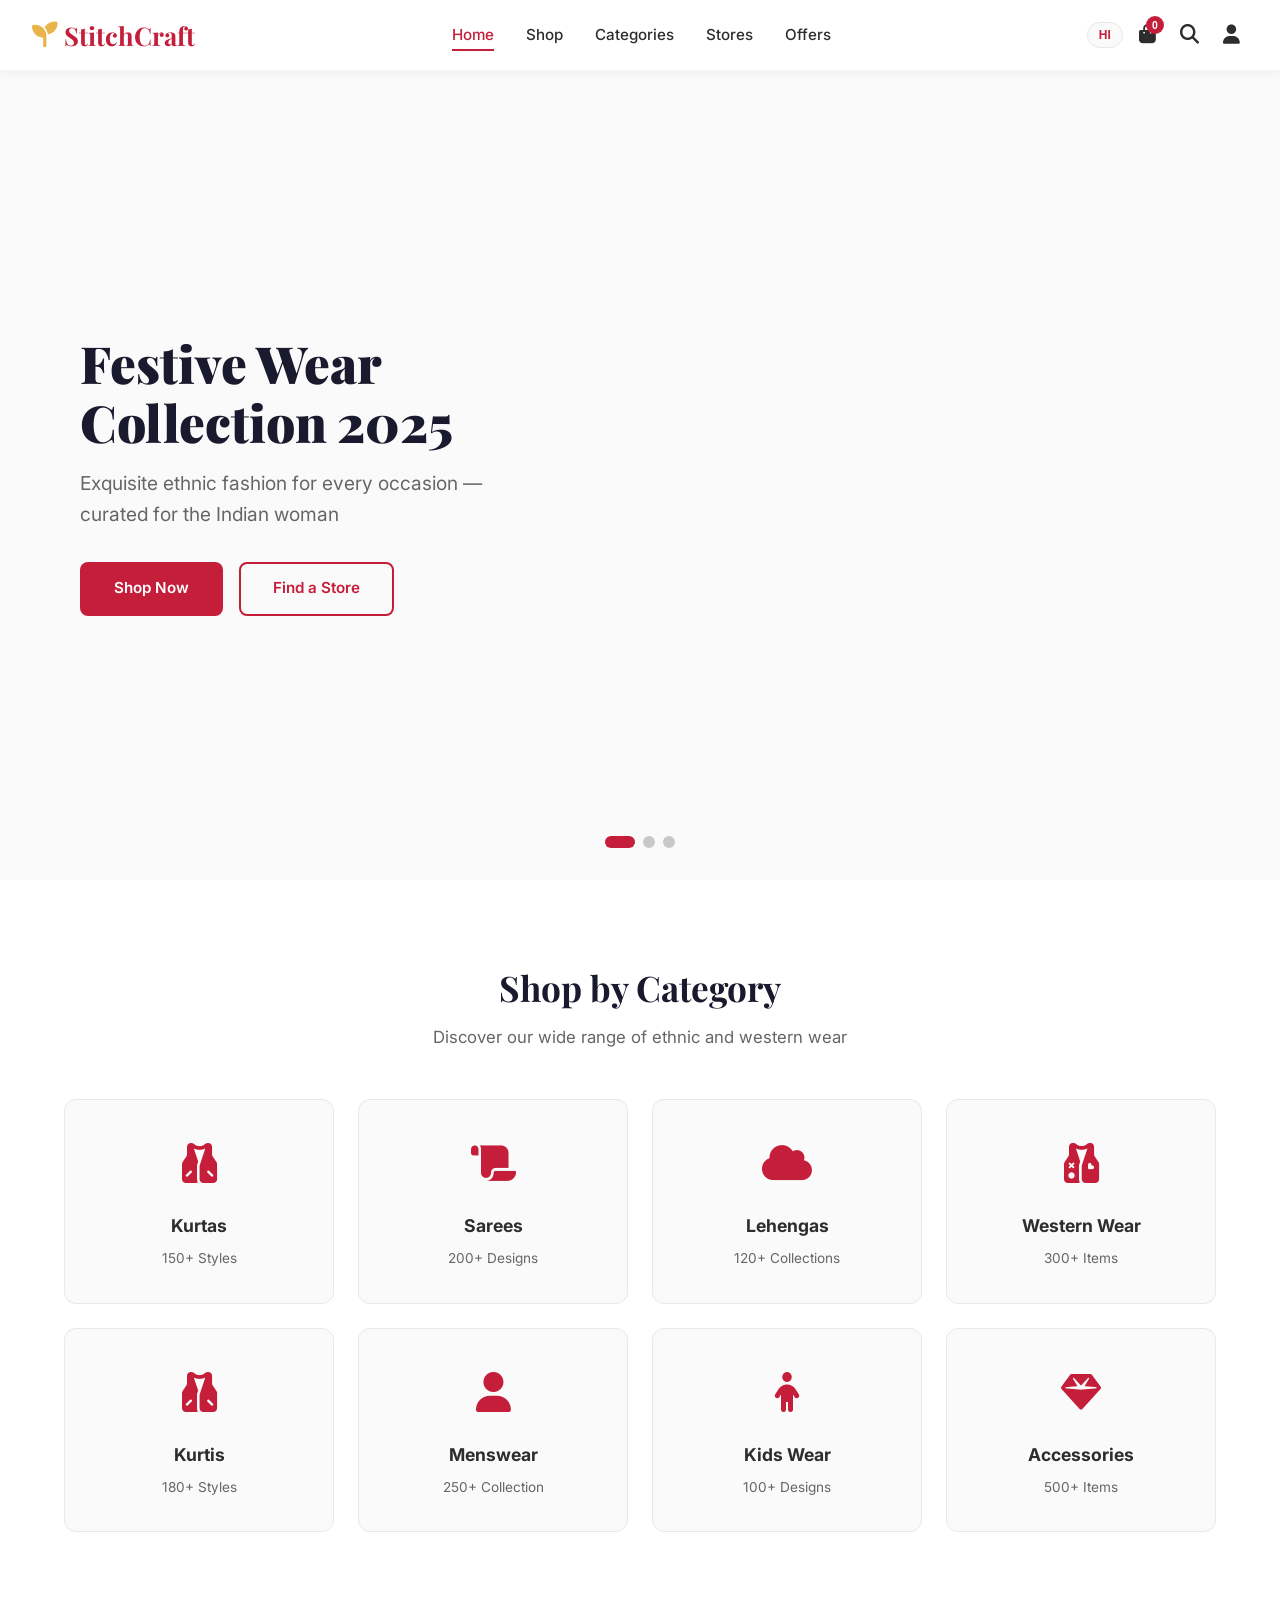
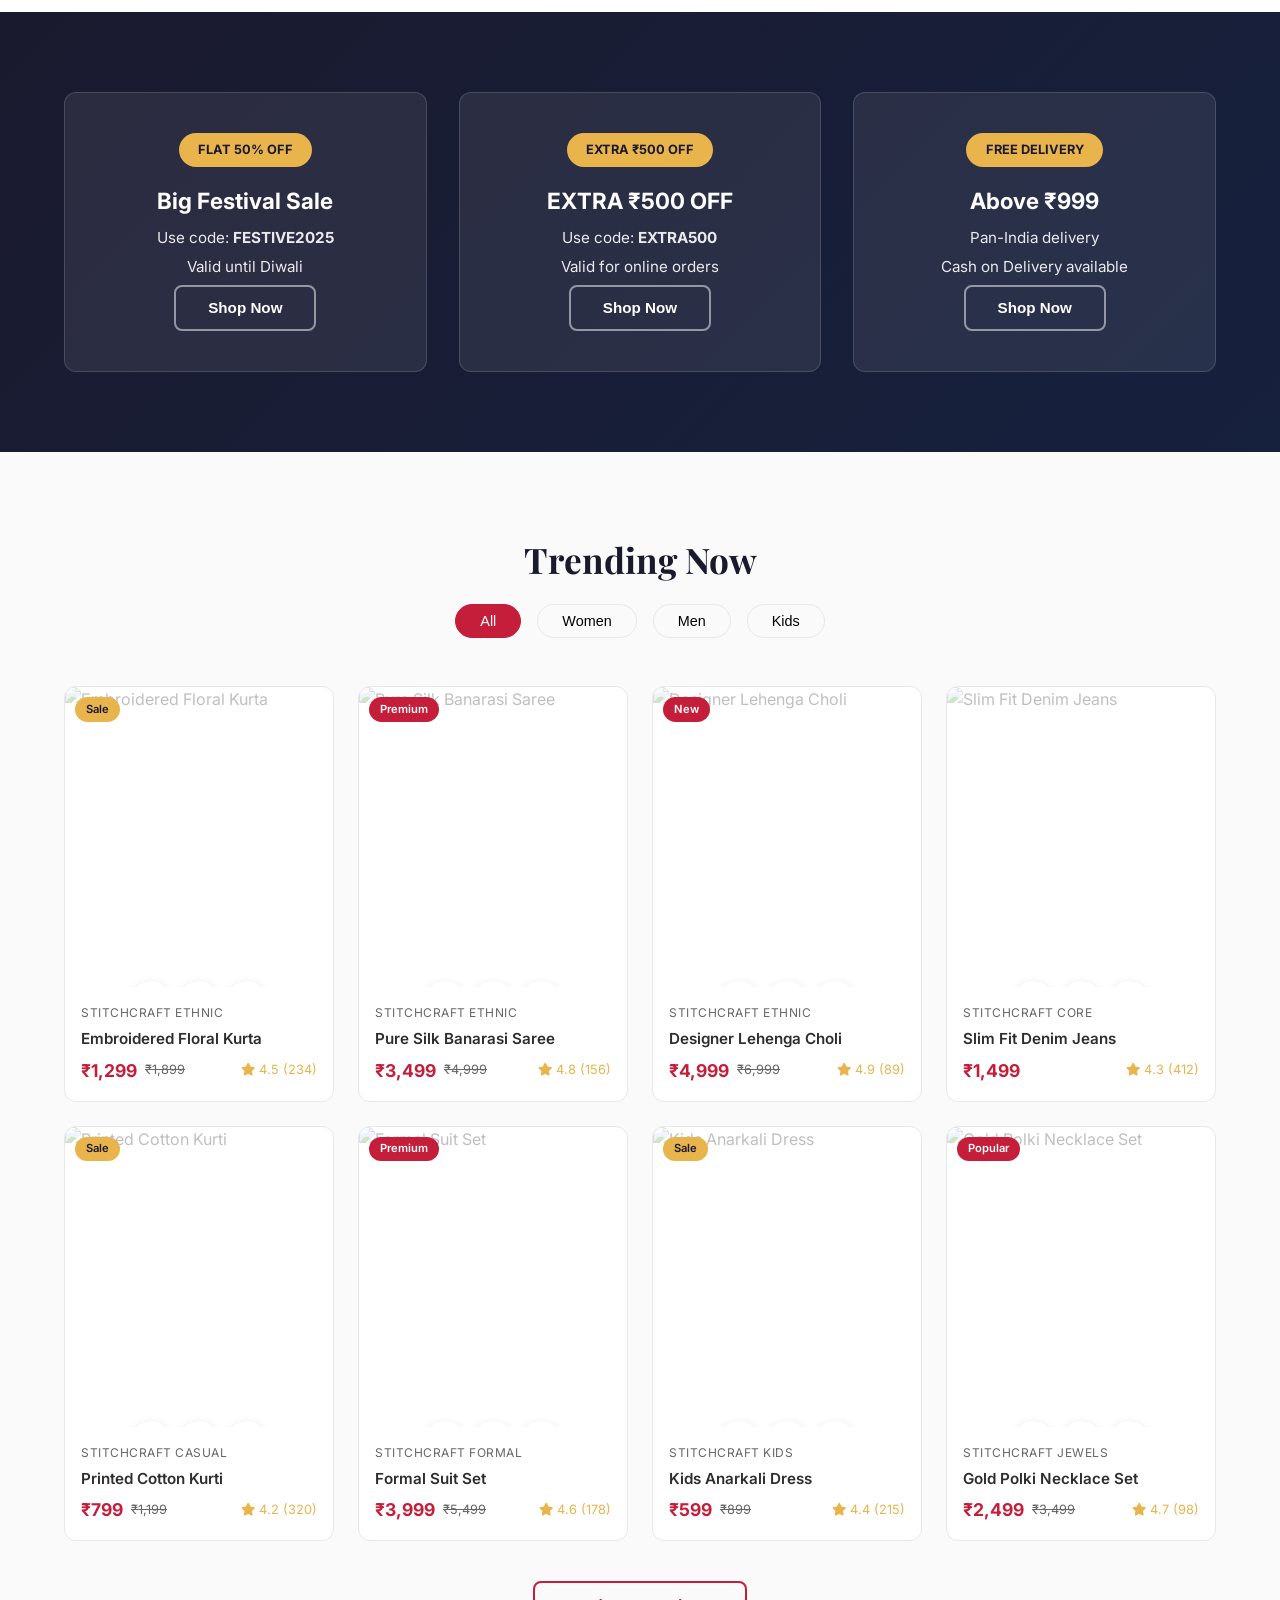
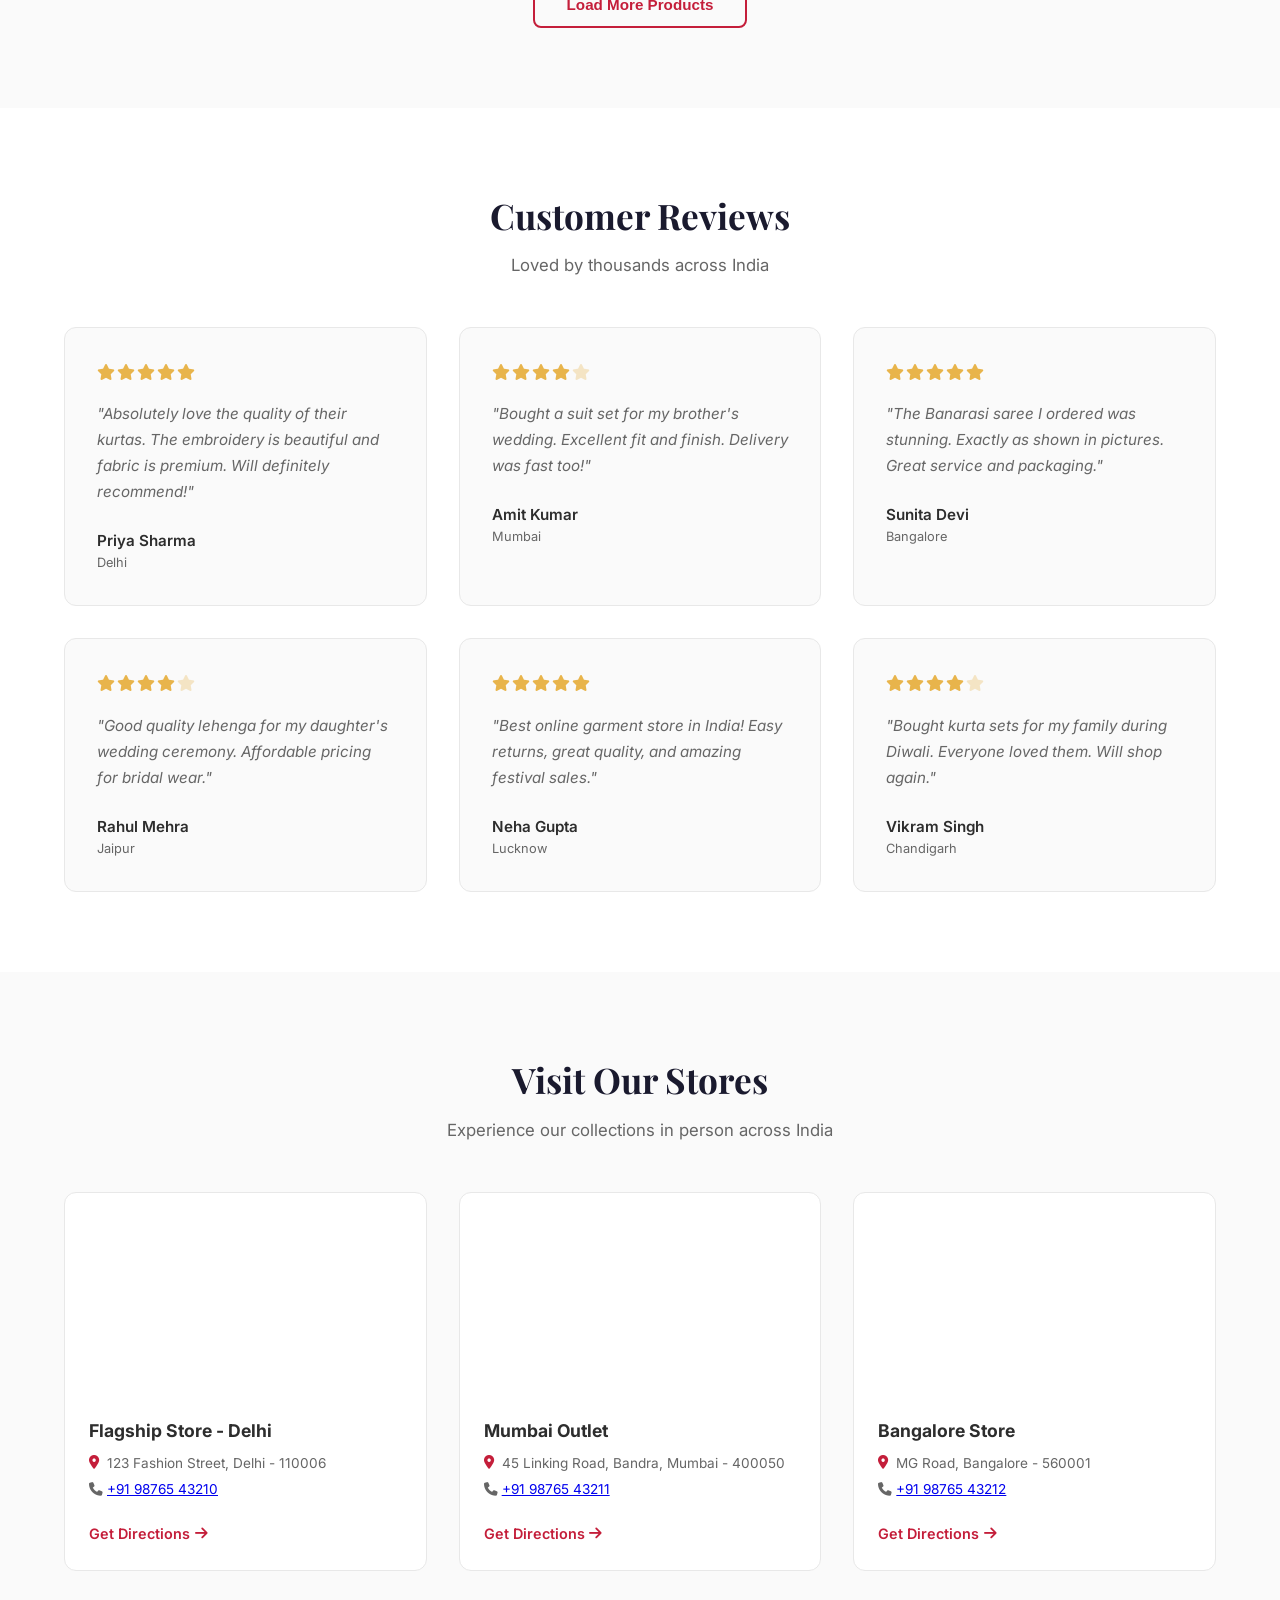
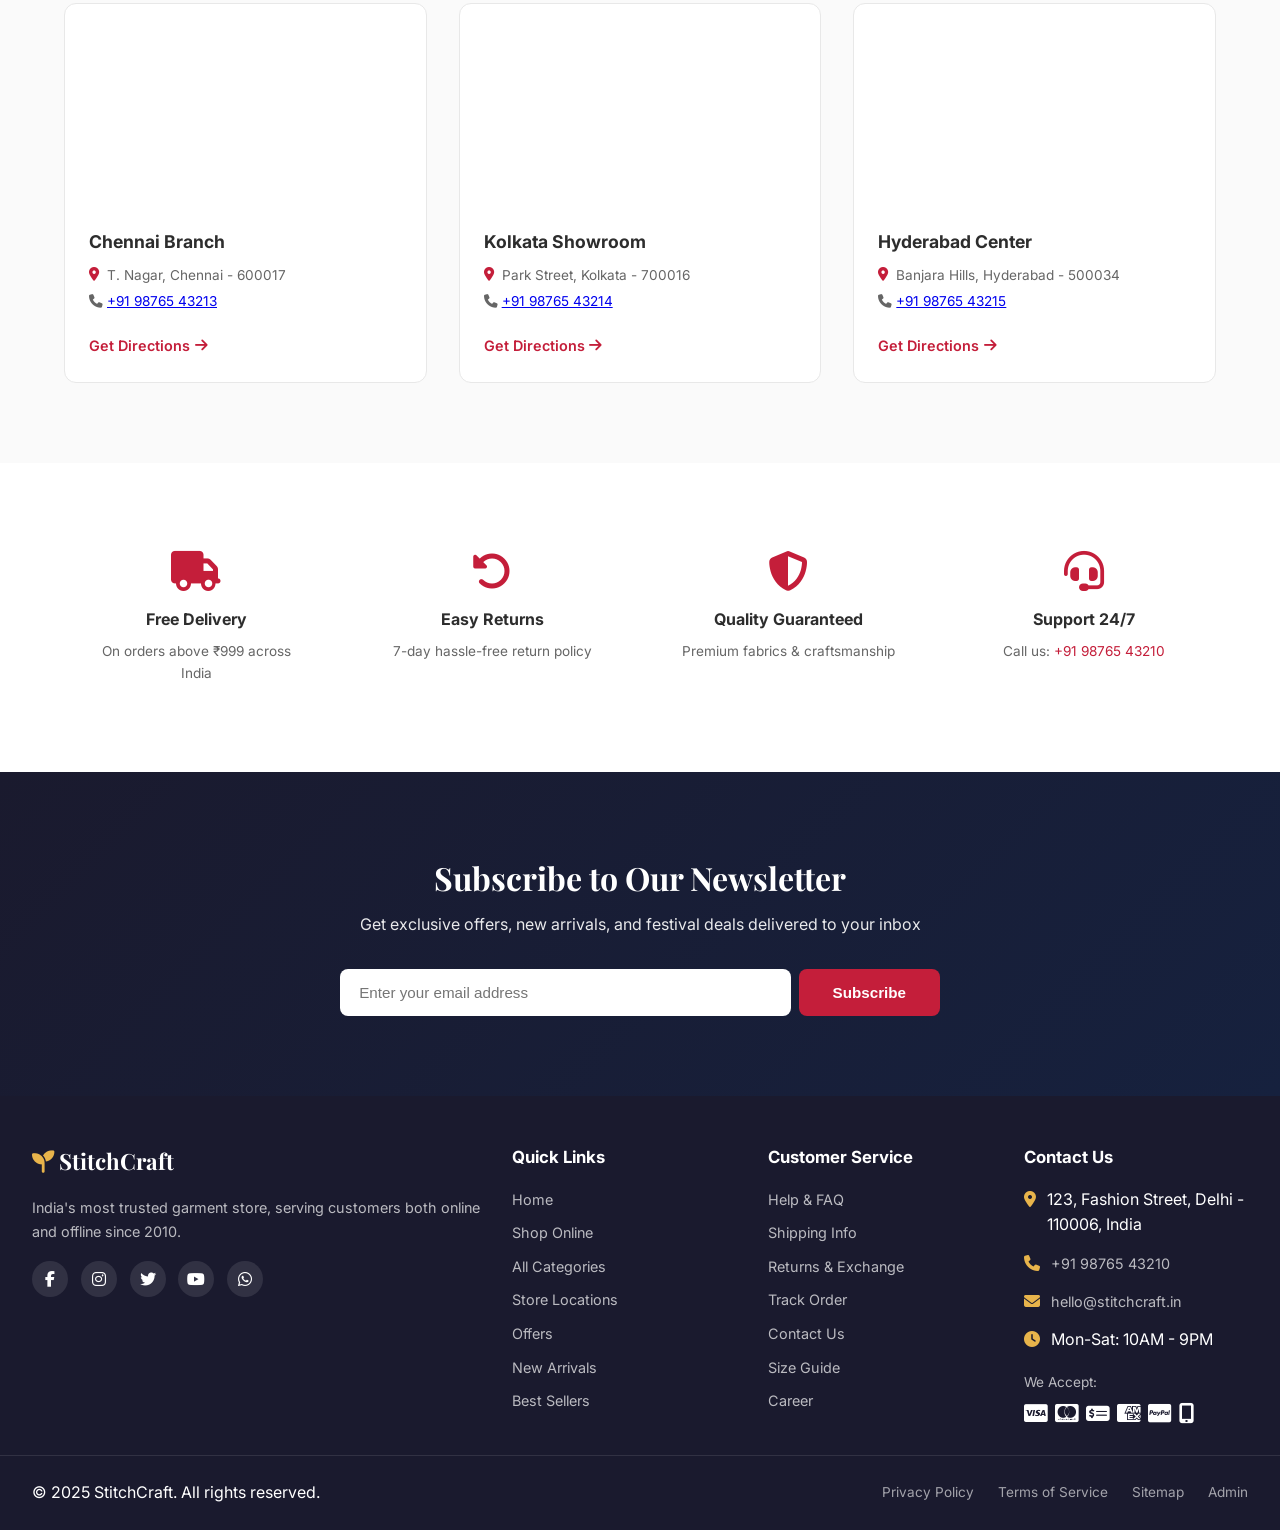
==== index.html @ 955bd019 "Move project files to repository root and fix vercel.json" ====
<!DOCTYPE html>
<html lang="en">
<head>
<meta charset="UTF-8">
<meta name="viewport" content="width=device-width, initial-scale=1.0">
<title data-i18n="stitchcraft">StitchCraft - India's Premier Garment Store | Online & Offline</title>
<link rel="stylesheet" href="css/style.css">
<link rel="stylesheet" href="https://cdnjs.cloudflare.com/ajax/libs/font-awesome/6.5.0/css/all.min.css">
<link href="https://fonts.googleapis.com/css2?family=Playfair+Display:wght@400;600;700;900&family=Inter:wght@300;400;500;600;700&display=swap" rel="stylesheet">
</head>
<body>

<div class="page-loader" id="pageLoader">
  <div class="loader-content">
    <i class="fas fa-shirt"></i>
    <p data-i18n="loading">Loading StitchCraft...</p>
  </div>
</div>

<nav class="navbar" id="navbar">
  <div class="nav-container">
    <a href="#" class="logo" onclick="navigateTo('home')">
      <i class="fas fa-seedling"></i> StitchCraft
    </a>
    <div class="nav-links" id="navLinks">
      <a href="#" class="nav-link active" data-i18n="home" onclick="navigateTo('home')">Home</a>
      <a href="#" class="nav-link" data-i18n="shop" onclick="navigateTo('shop')">Shop</a>
      <a href="#" class="nav-link" data-i18n="categories" onclick="navigateTo('categories')">Categories</a>
      <a href="#" class="nav-link" data-i18n="stores" onclick="navigateTo('stores')">Stores</a>
      <a href="#" class="nav-link" data-i18n="offers" onclick="navigateTo('offers')">Offers</a>
    </div>
    <div class="nav-actions">
      <button class="lang-toggle" id="langToggle" onclick="toggleLanguage()">
        <span id="langLabel">HI</span>
      </button>
      <button class="nav-icon-btn" onclick="navigateTo('cart')">
        <i class="fas fa-shopping-bag"></i>
        <span class="cart-badge" id="cartBadge">0</span>
      </button>
      <button class="nav-icon-btn" onclick="toggleSearch()">
        <i class="fas fa-search"></i>
      </button>
      <button class="nav-icon-btn" id="accountBtn" onclick="openAccountModal()" title="Account">
        <i class="fas fa-user" id="accountIcon"></i>
        <span class="account-initial" id="accountInitial" style="display:none"></span>
      </button>
      <button class="hamburger" id="hamburger" onclick="toggleMobileMenu()">
        <span></span><span></span><span></span>
      </button>
    </div>
  </div>
  <div class="search-box" id="searchBox">
    <input type="text" placeholder="Search garments, brands, styles..." id="searchInput" oninput="handleSearch(this.value)">
    <button onclick="handleSearch()"><i class="fas fa-search"></i></button>
  </div>
</nav>

<section class="hero" id="hero">
  <div class="hero-carousel" id="heroCarousel">
    <div class="hero-slide active">
      <div class="hero-content">
        <h1 data-aos="fade-up" data-i18n="festivalTitle">Festive Wear Collection 2025</h1>
        <p data-aos="fade-up" data-i18n="festivalDesc">Exquisite ethnic fashion for every occasion — curated for the Indian woman</p>
        <div class="hero-btns" data-aos="fade-up">
          <a href="#" class="btn btn-primary" data-i18n="shopNow" onclick="navigateTo('shop')">Shop Now</a>
          <a href="#" class="btn btn-outline" data-i18n="findStore" onclick="navigateTo('stores')">Find a Store</a>
        </div>
      </div>
      <div class="hero-image" data-aos="fade-left">
        <img src="https://images.unsplash.com/photo-1515886657613-9f3515b0c78f?w=800" alt="Festive Wear">
      </div>
    </div>
    <div class="hero-slide">
      <div class="hero-content">
        <h1 data-aos="fade-up" data-i18n="menswearTitle">Premium Menswear</h1>
        <p data-aos="fade-up" data-i18n="menswearDesc">Tailored perfection — from casual kurtas to elegant suits</p>
        <div class="hero-btns" data-aos="fade-up">
          <a href="#" class="btn btn-primary" data-i18n="shopNow" onclick="navigateTo('shop')">Shop Now</a>
          <a href="#" class="btn btn-outline" data-i18n="explore" onclick="navigateTo('categories')">Explore</a>
        </div>
      </div>
      <div class="hero-image" data-aos="fade-left">
        <img src="https://images.unsplash.com/photo-1489987707025-afc232f7ea0f?w=800" alt="Menswear">
      </div>
    </div>
    <div class="hero-slide">
      <div class="hero-content">
        <h1 data-aos="fade-up" data-i18n="freeShipping">Free Shipping Above ₹999</h1>
        <p data-aos="fade-up" data-i18n="freeShippingDesc">Shop online & get free delivery across India</p>
        <div class="hero-btns" data-aos="fade-up">
          <a href="#" class="btn btn-primary" data-i18n="browseCollection" onclick="navigateTo('shop')">Browse Collection</a>
          <a href="#" class="btn btn-outline" data-i18n="visitUs" onclick="navigateTo('stores')">Visit Us</a>
        </div>
      </div>
      <div class="hero-image" data-aos="fade-left">
        <img src="https://images.unsplash.com/photo-1441986300917-64674bd600d8?w=800" alt="Online Shopping">
      </div>
    </div>
  </div>
  <div class="hero-dots" id="heroDots"></div>
</section>

<section class="categories-section" id="categories">
  <div class="container">
    <div class="section-header">
      <h2 data-aos="fade-up" data-i18n="shopCategory">Shop by Category</h2>
      <p data-aos="fade-up" data-i18n="discoverRange">Discover our wide range of ethnic and western wear</p>
    </div>
    <div class="categories-grid" id="categoriesGrid">
      <a href="#" class="category-card" onclick="filterCategory('kurtas')">
        <div class="cat-icon"><i class="fas fa-vest"></i></div>
        <h3 data-i18n="kurtas">Kurtas</h3>
        <span>150+ Styles</span>
      </a>
      <a href="#" class="category-card" onclick="filterCategory('sarees')">
        <div class="cat-icon"><i class="fas fa-scroll"></i></div>
        <h3 data-i18n="sarees">Sarees</h3>
        <span>200+ Designs</span>
      </a>
      <a href="#" class="category-card" onclick="filterCategory('lehengas')">
        <div class="cat-icon"><i class="fas fa-cloud"></i></div>
        <h3 data-i18n="lehengas">Lehengas</h3>
        <span>120+ Collections</span>
      </a>
      <a href="#" class="category-card" onclick="filterCategory('western')">
        <div class="cat-icon"><i class="fas fa-vest-patches"></i></div>
        <h3 data-i18n="westernWear">Western Wear</h3>
        <span>300+ Items</span>
      </a>
      <a href="#" class="category-card" onclick="filterCategory('kurtis')">
        <div class="cat-icon"><i class="fas fa-vest"></i></div>
        <h3 data-i18n="kurtis">Kurtis</h3>
        <span>180+ Styles</span>
      </a>
      <a href="#" class="category-card" onclick="filterCategory('menswear')">
        <div class="cat-icon"><i class="fas fa-user"></i></div>
        <h3 data-i18n="menswear">Menswear</h3>
        <span>250+ Collection</span>
      </a>
      <a href="#" class="category-card" onclick="filterCategory('kids')">
        <div class="cat-icon"><i class="fas fa-child"></i></div>
        <h3 data-i18n="kidsWear">Kids Wear</h3>
        <span>100+ Designs</span>
      </a>
      <a href="#" class="category-card" onclick="filterCategory('accessories')">
        <div class="cat-icon"><i class="fas fa-gem"></i></div>
        <h3 data-i18n="accessories">Accessories</h3>
        <span>500+ Items</span>
      </a>
    </div>
  </div>
</section>

<section class="offers-banner" id="offers">
  <div class="container">
    <div class="offer-grid">
      <div class="offer-item" data-aos="zoom-in">
        <div class="offer-badge">FLAT 50% OFF</div>
        <h3 data-i18n="bigFestivalSale">Big Festival Sale</h3>
        <p data-i18n="useCode">Use code: <strong>FESTIVE2025</strong></p>
        <p data-i18n="validUntilDiwali">Valid until Diwali</p>
        <button class="btn btn-outline" data-i18n="shopNow" onclick="navigateTo('shop')">Shop Now</button>
      </div>
      <div class="offer-item" data-aos="zoom-in" data-aos-delay="100">
        <div class="offer-badge">EXTRA ₹500 OFF</div>
        <h3 data-i18n="extraOff">EXTRA ₹500 OFF</h3>
        <p data-i18n="useCode">Use code: <strong>EXTRA500</strong></p>
        <p data-i18n="validOnline">Valid for online orders</p>
        <button class="btn btn-outline" data-i18n="shopNow" onclick="navigateTo('shop')">Shop Now</button>
      </div>
      <div class="offer-item" data-aos="zoom-in" data-aos-delay="200">
        <div class="offer-badge">FREE DELIVERY</div>
        <h3 data-i18n="above999">Above ₹999</h3>
        <p data-i18n="panIndia">Pan-India delivery</p>
        <p data-i18n="codAvailable">Cash on Delivery available</p>
        <button class="btn btn-outline" data-i18n="shopNow" onclick="navigateTo('shop')">Shop Now</button>
      </div>
    </div>
  </div>
</section>

<section class="featured-section" id="shop">
  <div class="container">
    <div class="section-header">
      <h2 data-aos="fade-up" data-i18n="trending">Trending Now</h2>
      <div class="filter-tabs" data-aos="fade-up" id="filterTabs">
        <button class="filter-btn active" onclick="filterProducts('all', this)" data-i18n="all">All</button>
        <button class="filter-btn" onclick="filterProducts('women', this)" data-i18n="filterWomen">Women</button>
        <button class="filter-btn" onclick="filterProducts('men', this)" data-i18n="filterMen">Men</button>
        <button class="filter-btn" onclick="filterProducts('kids', this)" data-i18n="filterKids">Kids</button>
      </div>
    </div>
    <div class="products-grid" id="productsGrid"></div>
    <div class="load-more-wrap">
      <button class="btn btn-outline" id="loadMoreBtn" data-i18n="loadMore" onclick="loadMoreProducts()">Load More Products</button>
    </div>
  </div>
</section>

<section class="product-detail-modal" id="productModal">
  <div class="modal-overlay" onclick="closeProductModal()"></div>
  <div class="modal-content">
    <button class="modal-close" onclick="closeProductModal()"><i class="fas fa-times"></i></button>
    <div class="modal-body">
      <div class="modal-img">
        <img id="modalImg" src="" alt="">
        <span class="product-badge" id="modalBadge"></span>
      </div>
      <div class="modal-info">
        <h2 id="modalTitle"></h2>
        <div class="modal-rating" id="modalRating"></div>
        <div class="modal-price" id="modalPrice"></div>
        <div class="modal-desc" id="modalDesc"></div>
        <div class="size-selector">
          <h4 data-i18n="selectSize">Select Size</h4>
          <div class="size-options" id="modalSizes"></div>
        </div>
        <div class="color-selector">
          <h4 data-i18n="selectColor">Select Color</h4>
          <div class="color-options" id="modalColors"></div>
        </div>
        <div class="quantity-selector">
          <h4 data-i18n="quantity">Quantity</h4>
          <div class="qty-control">
            <button onclick="changeQty(-1)">-</button>
            <span id="modalQty">1</span>
            <button onclick="changeQty(1)">+</button>
          </div>
        </div>
        <div class="modal-actions">
          <button class="btn btn-primary btn-lg" onclick="addToCartFromModal()">
            <i class="fas fa-cart-plus"></i> <span data-i18n="addToCart">Add to Cart</span>
          </button>
          <button class="btn btn-outline btn-lg" onclick="buyNow()">
            <i class="fas fa-bolt"></i> <span data-i18n="buyNow">Buy Now</span>
          </button>
        </div>
      </div>
    </div>
  </div>
</section>

<section class="testimonials-section">
  <div class="container">
    <div class="section-header">
      <h2 data-aos="fade-up" data-i18n="customerReviews">Customer Reviews</h2>
      <p data-aos="fade-up" data-i18n="lovedThousands">Loved by thousands across India</p>
    </div>
    <div class="testimonials-grid" id="testimonialsGrid"></div>
  </div>
</section>

<section class="stores-section" id="stores">
  <div class="container">
    <div class="section-header">
      <h2 data-aos="fade-up" data-i18n="visitStores">Visit Our Stores</h2>
      <p data-aos="fade-up" data-i18n="experienceCollections">Experience our collections in person across India</p>
    </div>
    <div class="stores-grid" id="storesGrid"></div>
  </div>
</section>

<section class="services-section">
  <div class="container">
    <div class="services-grid">
      <div class="service-item" data-aos="zoom-in">
        <i class="fas fa-truck"></i>
        <h4 data-i18n="freeDelivery">Free Delivery</h4>
        <p data-i18n="freeDeliveryDesc">On orders above ₹999 across India</p>
      </div>
      <div class="service-item" data-aos="zoom-in" data-aos-delay="100">
        <i class="fas fa-rotate-left"></i>
        <h4 data-i18n="easyReturns">Easy Returns</h4>
        <p data-i18n="easyReturnsDesc">7-day hassle-free return policy</p>
      </div>
      <div class="service-item" data-aos="zoom-in" data-aos-delay="200">
        <i class="fas fa-shield-halved"></i>
        <h4 data-i18n="qualityGuaranteed">Quality Guaranteed</h4>
        <p data-i18n="qualityDesc">Premium fabrics & craftsmanship</p>
      </div>
      <div class="service-item" data-aos="zoom-in" data-aos-delay="300">
        <i class="fas fa-headset"></i>
        <h4 data-i18n="support24x7">Support 24/7</h4>
        <p data-i18n="callUs">Call us: <a href="tel:+919876543210" data-i18n="callUsNumber">+91 98765 43210</a></p>
      </div>
    </div>
  </div>
</section>

<section class="newsletter-section">
  <div class="container">
    <div class="newsletter-content" data-aos="fade-up">
      <h2 data-i18n="subscribeNewsletter">Subscribe to Our Newsletter</h2>
      <p data-i18n="newsletterDesc">Get exclusive offers, new arrivals, and festival deals delivered to your inbox</p>
      <div class="newsletter-form">
        <input type="email" placeholder="Enter your email address" id="newsletterEmail" data-i18n-placeholder="enterEmail">
        <button class="btn btn-primary" data-i18n="subscribe" onclick="subscribeNewsletter()">Subscribe</button>
      </div>
    </div>
  </div>
</section>

<section class="cart-overlay" id="cartOverlay">
  <div class="cart-sidebar" id="cartSidebar">
    <button class="cart-close" onclick="toggleCart()"><i class="fas fa-times"></i></button>
    <h3><i class="fas fa-shopping-bag"></i> <span data-i18n="yourCart">Your Cart</span> <span id="cartCount">0</span></h3>
    <div class="cart-items" id="cartItems">
      <p class="empty-cart" id="emptyCart" data-i18n="emptyCart">Your cart is empty</p>
    </div>
    <div class="cart-summary" id="cartSummary">
      <div class="cart-total">
        <span data-i18n="total">Total</span>
        <span id="cartTotal">₹0</span>
      </div>
      <div class="cart-discount">
        <input type="text" placeholder="Enter promo code" id="promoCode" data-i18n-placeholder="enterPromo">
        <button onclick="applyPromo()" data-i18n="applyPromo">Apply</button>
      </div>
      <button class="btn btn-primary btn-block" data-i18n="proceedCheckout" onclick="navigateTo('checkout')">Proceed to Checkout</button>
    </div>
  </div>
</section>

<section class="checkout-overlay" id="checkoutOverlay">
  <div class="checkout-sidebar">
    <button class="cart-close" onclick="toggleCheckout()"><i class="fas fa-times"></i></button>
    <h3><i class="fas fa-credit-card"></i> <span data-i18n="checkout">Checkout</span></h3>
    <div class="checkout-body">
      <div class="checkout-tabs">
        <button class="checkout-tab active" onclick="switchCheckoutTab('delivery', this)" data-i18n="delivery">Delivery</button>
        <button class="checkout-tab" onclick="switchCheckoutTab('pickup', this)" data-i18n="pickup">Store Pickup</button>
      </div>
      <div class="checkout-form" id="checkoutDelivery">
        <h4 data-i18n="shippingDetails">Shipping Details</h4>
        <div class="form-row">
          <input type="text" placeholder="Full Name" id="fullName" required data-i18n-placeholder="fullName">
          <input type="tel" placeholder="Phone Number" id="phone" required data-i18n-placeholder="phone">
        </div>
        <input type="text" placeholder="Address" id="address" required data-i18n-placeholder="address">
        <div class="form-row">
          <input type="text" placeholder="City" id="city" required data-i18n-placeholder="city">
          <input type="text" placeholder="State" id="state" required data-i18n-placeholder="state">
        </div>
        <div class="form-row">
          <input type="text" placeholder="Pincode" id="pincode" maxlength="6" required data-i18n-placeholder="pincode">
          <select id="country">
            <option value="">Country</option>
            <option value="india" data-i18n="india">India</option>
          </select>
        </div>
      </div>
      <div class="checkout-form" id="checkoutPickup" style="display:none">
        <h4 data-i18n="selectStorePickup">Select Store for Pickup</h4>
        <div class="pickup-stores" id="pickupStores"></div>
      </div>
      <h4 data-i18n="paymentMethod">Payment Method</h4>
      <div class="payment-options">
        <label class="payment-option">
          <input type="radio" name="payment" value="upi" checked>
          <div class="payment-card upi">
            <i class="fas fa-mobile-screen"></i>
            <span data-i18n="upi">UPI / GPay / PhonePe</span>
          </div>
        </label>
        <label class="payment-option">
          <input type="radio" name="payment" value="cod">
          <div class="payment-card cod">
            <i class="fas fa-money-bill-wave"></i>
            <span data-i18n="cod">Cash on Delivery</span>
          </div>
        </label>
        <label class="payment-option">
          <input type="radio" name="payment" value="card">
          <div class="payment-card card">
            <i class="fas fa-credit-card"></i>
            <span data-i18n="card">Credit / Debit Card</span>
          </div>
        </label>
        <label class="payment-option">
          <input type="radio" name="payment" value="emi">
          <div class="payment-card emi">
            <i class="fas fa-calendar-check"></i>
            <span data-i18n="emi">No Cost EMI</span>
          </div>
        </label>
      </div>
      <div class="checkout-total">
        <div class="total-row">
          <span data-i18n="subtotal">Subtotal</span>
          <span id="checkoutSubtotal">₹0</span>
        </div>
        <div class="total-row">
          <span data-i18n="shipping">Shipping</span>
          <span id="checkoutShipping">₹0</span>
        </div>
        <div class="total-row">
          <span data-i18n="discount">Discount</span>
          <span id="checkoutDiscount">-₹0</span>
        </div>
        <div class="total-row grand-total">
          <span data-i18n="total">Total</span>
          <span id="checkoutGrandTotal">₹0</span>
        </div>
      </div>
      <button class="btn btn-primary btn-block btn-lg" onclick="placeOrder()" data-i18n="placeOrder">
        <i class="fas fa-lock"></i> Place Order
      </button>
      <p class="secure-text"><i class="fas fa-shield-halved"></i> <span data-i18n="secureText">Secured by 256-bit SSL encryption</span></p>
    </div>
  </div>
</section>

<section class="order-success" id="orderSuccess">
  <div class="success-content">
    <div class="success-icon"><i class="fas fa-check-circle"></i></div>
    <h2 data-i18n="orderSuccess">Order Placed Successfully!</h2>
    <p data-i18n="thanksPurchase">Thank you for your purchase. Order ID: <strong id="orderId"></strong></p>
    <p data-i18n="confirmation">A confirmation has been sent to your email and phone.</p>
    <div class="success-btns">
      <button class="btn btn-primary" data-i18n="continueShopping" onclick="navigateTo('home')">Continue Shopping</button>
      <button class="btn btn-outline" data-i18n="findStore" onclick="navigateTo('stores')">Find a Store</button>
    </div>
  </div>
</section>

<footer class="footer">
  <div class="footer-top">
    <div class="container">
      <div class="footer-grid">
        <div class="footer-col">
          <div class="footer-logo">
            <i class="fas fa-seedling"></i> StitchCraft
          </div>
          <p data-i18n="footerDesc">India's most trusted garment store, serving customers both online and offline since 2010.</p>
          <div class="social-links">
            <a href="#" aria-label="Facebook"><i class="fab fa-facebook-f"></i></a>
            <a href="#" aria-label="Instagram"><i class="fab fa-instagram"></i></a>
            <a href="#" aria-label="Twitter"><i class="fab fa-twitter"></i></a>
            <a href="#" aria-label="YouTube"><i class="fab fa-youtube"></i></a>
            <a href="#" aria-label="WhatsApp"><i class="fab fa-whatsapp"></i></a>
          </div>
        </div>
        <div class="footer-col">
          <h4 data-i18n="quickLinks">Quick Links</h4>
          <ul>
            <li><a href="#" data-i18n="home" onclick="navigateTo('home')">Home</a></li>
            <li><a href="#" data-i18n="shopOnline" onclick="navigateTo('shop')">Shop Online</a></li>
            <li><a href="#" data-i18n="allCategories" onclick="navigateTo('categories')">All Categories</a></li>
            <li><a href="#" data-i18n="storeLocations" onclick="navigateTo('stores')">Store Locations</a></li>
            <li><a href="#" data-i18n="offers" onclick="navigateTo('offers')">Offers</a></li>
            <li><a href="#" data-i18n="newArrivals">New Arrivals</a></li>
            <li><a href="#" data-i18n="bestSellers">Best Sellers</a></li>
          </ul>
        </div>
        <div class="footer-col">
          <h4 data-i18n="customerService">Customer Service</h4>
          <ul>
            <li><a href="#" data-i18n="helpFAQ">Help & FAQ</a></li>
            <li><a href="#" data-i18n="shippingInfo">Shipping Info</a></li>
            <li><a href="#" data-i18n="returnsExchange">Returns & Exchange</a></li>
            <li><a href="#" data-i18n="trackOrder">Track Order</a></li>
            <li><a href="#" data-i18n="contactUs">Contact Us</a></li>
            <li><a href="#" data-i18n="sizeGuide">Size Guide</a></li>
            <li><a href="#" data-i18n="career">Career</a></li>
          </ul>
        </div>
        <div class="footer-col">
          <h4 data-i18n="contactUs">Contact Us</h4>
          <div class="contact-info">
            <div class="contact-item">
              <i class="fas fa-map-marker-alt"></i>
              <span data-i18n="address">123, Fashion Street, Delhi - 110006, India</span>
            </div>
            <div class="contact-item">
              <i class="fas fa-phone"></i>
              <span><a href="tel:+919876543210">+91 98765 43210</a></span>
            </div>
            <div class="contact-item">
              <i class="fas fa-envelope"></i>
              <span><a href="mailto:hello@stitchcraft.in">hello@stitchcraft.in</a></span>
            </div>
            <div class="contact-item">
              <i class="fas fa-clock"></i>
              <span data-i18n="hours">Mon-Sat: 10AM - 9PM</span>
            </div>
          </div>
          <div class="payment-methods">
            <span data-i18n="weAccept">We Accept:</span>
            <div class="pay-logos">
              <i class="fab fa-cc-visa" title="Visa"></i>
              <i class="fab fa-cc-mastercard" title="Mastercard"></i>
              <i class="fas fa-money-check-dollar" title="RuPay"></i>
              <i class="fab fa-cc-amex" title="Amex"></i>
              <i class="fab fa-cc-paypal" title="PayPal"></i>
              <i class="fas fa-mobile-alt" title="UPI"></i>
            </div>
          </div>
        </div>
      </div>
    </div>
  </div>
  <div class="footer-bottom">
    <div class="container">
      <div class="footer-bottom-content">
        <p data-i18n="copyright">&copy; 2025 StitchCraft. All rights reserved.</p>
        <div class="footer-bottom-links">
          <a href="#" data-i18n="privacyPolicy">Privacy Policy</a>
          <a href="#" data-i18n="termsService">Terms of Service</a>
          <a href="#" data-i18n="sitemap">Sitemap</a>
          <a href="admin.html">Admin</a>
        </div>
      </div>
    </div>
  </div>
</footer>

<!-- Account: login / signup -->
<section class="auth-overlay" id="authModal">
  <div class="auth-box">
    <button class="cart-close" onclick="closeAccountModal()"><i class="fas fa-times"></i></button>
    <div id="authForms">
      <h3><i class="fas fa-user-circle"></i> Welcome to StitchCraft</h3>
      <p class="auth-sub" id="authSub">Login to track orders and check out faster.</p>
      <div class="auth-tabs">
        <button class="auth-tab active" id="tabLogin" onclick="switchAuthTab('login')">Login</button>
        <button class="auth-tab" id="tabSignup" onclick="switchAuthTab('signup')">Sign Up</button>
      </div>
      <div class="auth-form" id="loginPane">
        <input type="email" id="loginEmail" placeholder="Email address" autocomplete="email">
        <input type="password" id="loginPassword" placeholder="Password" autocomplete="current-password">
        <p class="auth-error" id="loginError"></p>
        <button class="btn btn-primary btn-block" onclick="loginWithEmail()">Login</button>
      </div>
      <div class="auth-form" id="signupPane" style="display:none">
        <input type="email" id="signupEmail" placeholder="Email address" autocomplete="email">
        <input type="password" id="signupPassword" placeholder="Create password (min 6 characters)" autocomplete="new-password">
        <p class="auth-error" id="signupError"></p>
        <button class="btn btn-primary btn-block" onclick="signupWithEmail()">Create Account</button>
      </div>
      <p class="auth-note" id="cloudNote">Accounts sync across devices when cloud login is set up.</p>
    </div>
    <div id="accountPanel" style="display:none">
      <h3><i class="fas fa-user-circle"></i> My Account</h3>
      <p class="auth-email" id="accountEmail"></p>
      <span class="pill ok" id="adminPill" style="display:none">Admin</span>
      <div class="account-actions">
        <button class="btn btn-outline btn-block" onclick="openMyOrders()"><i class="fas fa-box"></i> My Orders</button>
        <button class="btn btn-outline btn-block" id="adminDashBtn" style="display:none" onclick="window.location.href='admin.html'"><i class="fas fa-gauge-high"></i> Admin Dashboard</button>
        <button class="btn btn-primary btn-block" onclick="logoutUser()"><i class="fas fa-sign-out-alt"></i> Logout</button>
      </div>
    </div>
  </div>
</section>

<!-- My orders -->
<section class="auth-overlay" id="ordersModal">
  <div class="auth-box">
    <button class="cart-close" onclick="closeMyOrders()"><i class="fas fa-times"></i></button>
    <h3><i class="fas fa-box"></i> My Orders</h3>
    <div id="ordersList" class="orders-list"></div>
  </div>
</section>

<script src="https://cdn.jsdelivr.net/npm/@supabase/supabase-js@2"></script>
<script src="js/supabase-config.js"></script>
<script src="js/supabase-client.js"></script>
<script src="js/app.js"></script>
</body>
</html>
---- css/style.css ----
@import url('https://fonts.googleapis.com/css2?family=Playfair+Display:wght@400;600;700;900&family=Inter:wght@300;400;500;600;700&display=swap');

:root {
  --primary: #c41e3a;
  --primary-dark: #a3182e;
  --secondary: #1a1a2e;
  --accent: #e8b44b;
  --bg: #fafafa;
  --bg-white: #ffffff;
  --text: #2d2d2d;
  --text-light: #666;
  --border: #e8e8e8;
  --shadow: 0 4px 20px rgba(0,0,0,0.08);
  --shadow-hover: 0 8px 30px rgba(0,0,0,0.12);
  --radius: 12px;
  --radius-sm: 8px;
  --transition: all 0.3s cubic-bezier(0.4, 0, 0.2, 1);
}

* { margin: 0; padding: 0; box-sizing: border-box; }
html { scroll-behavior: smooth; }
body {
  font-family: 'Inter', sans-serif;
  color: var(--text);
  background: var(--bg);
  overflow-x: hidden;
  line-height: 1.6;
}

/* Loader */
.page-loader {
  position: fixed; inset: 0; z-index: 10000;
  background: var(--bg-white);
  display: flex; align-items: center; justify-content: center;
  transition: opacity 0.5s, visibility 0.5s;
}
.page-loader.hidden { opacity: 0; visibility: hidden; }
.loader-content { text-align: center; }
.loader-content i { font-size: 3rem; color: var(--primary); animation: spin 1s linear infinite; }
.loader-content p { margin-top: 1rem; font-size: 1.1rem; color: var(--text-light); }
@keyframes spin { to { transform: rotate(360deg); } }

/* Navbar */
.navbar {
  position: fixed; top: 0; left: 0; right: 0; z-index: 1000;
  background: var(--bg-white);
  box-shadow: 0 2px 10px rgba(0,0,0,0.05);
  transition: var(--transition);
}
.navbar.scrolled { box-shadow: 0 4px 20px rgba(0,0,0,0.1); }
.nav-container {
  max-width: 1400px; margin: 0 auto;
  display: flex; align-items: center; justify-content: space-between;
  padding: 0.8rem 2rem; height: 70px;
}
.logo {
  font-family: 'Playfair Display', serif;
  font-size: 1.6rem; font-weight: 700;
  color: var(--primary); text-decoration: none;
  display: flex; align-items: center; gap: 0.4rem;
}
.logo i { color: var(--accent); }
.nav-links { display: flex; gap: 2rem; }
.nav-link {
  text-decoration: none; color: var(--text); font-weight: 500;
  font-size: 0.95rem; position: relative;
  transition: var(--transition);
}
.nav-link::after {
  content: ''; position: absolute; bottom: -4px; left: 0;
  width: 0; height: 2px; background: var(--primary);
  transition: var(--transition);
}
.nav-link:hover, .nav-link.active { color: var(--primary); }
.nav-link:hover::after, .nav-link.active::after { width: 100%; }
.nav-actions { display: flex; align-items: center; gap: 0.5rem; }
.lang-toggle {
  background: var(--bg); border: 1px solid var(--border);
  border-radius: 20px; padding: 0.3rem 0.7rem;
  cursor: pointer; font-weight: 600; font-size: 0.75rem;
  color: var(--primary); transition: var(--transition);
}
.lang-toggle:hover { background: var(--primary); color: white; }
.nav-icon-btn {
  background: none; border: none; cursor: pointer;
  font-size: 1.2rem; color: var(--text); position: relative;
  padding: 0.5rem; transition: var(--transition);
}
.nav-icon-btn:hover { color: var(--primary); }
.cart-badge {
  position: absolute; top: 0; right: 0;
  background: var(--primary); color: white;
  font-size: 0.65rem; font-weight: 700;
  width: 18px; height: 18px; border-radius: 50%;
  display: flex; align-items: center; justify-content: center;
}
.hamburger {
  display: none; flex-direction: column; gap: 5px;
  background: none; border: none; cursor: pointer; padding: 5px;
}
.hamburger span { width: 25px; height: 3px; background: var(--text); border-radius: 2px; transition: var(--transition); }

/* Search Box */
.search-box {
  max-width: 600px; margin: 0 auto; padding: 0 2rem;
  display: none; background: var(--bg-white);
  border-bottom: 1px solid var(--border);
}
.search-box.active { display: flex; }
.search-box input {
  flex: 1; padding: 1rem; border: none;
  font-size: 1rem; outline: none;
}
.search-box button {
  background: var(--primary); color: white;
  border: none; padding: 0 1.5rem; cursor: pointer;
  font-size: 1rem;
}

/* Hero */
.hero {
  margin-top: 70px; height: 90vh; min-height: 500px;
  position: relative; overflow: hidden;
}
.hero-slide {
  position: absolute; inset: 0;
  display: flex; align-items: center;
  opacity: 0; transition: opacity 0.8s ease;
}
.hero-slide.active { opacity: 1; }
.hero-slide .hero-content {
  flex: 1; padding: 0 5rem; max-width: 600px;
}
.hero-slide .hero-image {
  flex: 1; padding: 0 2rem;
}
.hero-slide .hero-image img {
  width: 100%; border-radius: var(--radius);
  box-shadow: var(--shadow-hover);
}
.hero h1 {
  font-family: 'Playfair Display', serif;
  font-size: 3.2rem; font-weight: 900;
  line-height: 1.15; margin-bottom: 1rem;
  color: var(--secondary);
}
.hero h1 span { color: var(--primary); }
.hero p { font-size: 1.2rem; color: var(--text-light); margin-bottom: 2rem; }
.hero-btns { display: flex; gap: 1rem; }

/* Buttons */
.btn {
  display: inline-flex; align-items: center; gap: 0.5rem;
  padding: 0.8rem 2rem; border-radius: var(--radius-sm);
  font-weight: 600; font-size: 0.95rem;
  text-decoration: none; cursor: pointer; border: 2px solid transparent;
  transition: var(--transition);
}
.btn-primary { background: var(--primary); color: white; }
.btn-primary:hover { background: var(--primary-dark); transform: translateY(-2px); box-shadow: 0 4px 15px rgba(196,30,58,0.3); }
.btn-outline { background: transparent; border-color: var(--primary); color: var(--primary); }
.btn-outline:hover { background: var(--primary); color: white; }
.btn-lg { padding: 1rem 2.5rem; font-size: 1.05rem; }
.btn-block { width: 100%; justify-content: center; }

/* Layout container (was missing — broke every section using .container) */
.container { max-width: 1400px; margin: 0 auto; padding: 0 2rem; }
.load-more-wrap { text-align: center; margin-top: 2.5rem; }
.category-card.active { border-color: var(--primary); box-shadow: var(--shadow-hover); transform: translateY(-5px); }
.category-card.active::before { transform: scaleX(1); }

/* Section Headers */
.section-header { text-align: center; margin-bottom: 3rem; }
.section-header h2 {
  font-family: 'Playfair Display', serif;
  font-size: 2.2rem; font-weight: 700;
  color: var(--secondary); margin-bottom: 0.5rem;
}
.section-header p { color: var(--text-light); font-size: 1.05rem; }

/* Categories */
.categories-section { padding: 5rem 0; background: var(--bg-white); }
.categories-grid {
  display: grid; grid-template-columns: repeat(4, 1fr);
  gap: 1.5rem; max-width: 1400px; margin: 0 auto; padding: 0 2rem;
}
.category-card {
  background: var(--bg); border: 1px solid var(--border);
  border-radius: var(--radius); padding: 2rem 1.5rem;
  text-align: center; text-decoration: none; color: var(--text);
  transition: var(--transition); cursor: pointer;
  position: relative; overflow: hidden;
}
.category-card::before {
  content: ''; position: absolute; top: 0; left: 0; right: 0;
  height: 4px; background: var(--primary);
  transform: scaleX(0); transition: var(--transition);
}
.category-card:hover { transform: translateY(-5px); box-shadow: var(--shadow-hover); border-color: var(--primary); }
.category-card:hover::before { transform: scaleX(1); }
.cat-icon { font-size: 2.5rem; color: var(--primary); margin-bottom: 1rem; }
.category-card h3 { font-size: 1.1rem; margin-bottom: 0.3rem; }
.category-card span { font-size: 0.85rem; color: var(--text-light); }

/* Offers */
.offers-banner { padding: 5rem 0; background: linear-gradient(135deg, var(--secondary), #16213e); color: white; }
.offer-grid {
  display: grid; grid-template-columns: repeat(3, 1fr);
  gap: 2rem; max-width: 1400px; margin: 0 auto; padding: 0 2rem;
}
.offer-item {
  background: rgba(255,255,255,0.08);
  border: 1px solid rgba(255,255,255,0.15);
  border-radius: var(--radius); padding: 2.5rem;
  text-align: center; transition: var(--transition);
}
.offer-item:hover { background: rgba(255,255,255,0.15); transform: translateY(-5px); }
.offer-badge {
  display: inline-block; background: var(--accent); color: var(--secondary);
  padding: 0.4rem 1.2rem; border-radius: 20px;
  font-size: 0.8rem; font-weight: 700; margin-bottom: 1rem;
}
.offer-item h3 { font-size: 1.4rem; margin-bottom: 0.5rem; }
.offer-item p { font-size: 0.95rem; opacity: 0.9; margin-bottom: 0.3rem; }
.offer-item .btn-outline { border-color: rgba(255,255,255,0.5); color: white; }
.offer-item .btn-outline:hover { background: white; color: var(--secondary); }

/* Featured Products */
.featured-section { padding: 5rem 0; }
.filter-tabs { display: flex; gap: 1rem; justify-content: center; margin-top: 1rem; }
.filter-btn {
  background: var(--bg); border: 1px solid var(--border);
  padding: 0.5rem 1.5rem; border-radius: 25px;
  cursor: pointer; font-weight: 500; font-size: 0.9rem;
  transition: var(--transition);
}
.filter-btn.active, .filter-btn:hover { background: var(--primary); color: white; border-color: var(--primary); }
.products-grid {
  display: grid; grid-template-columns: repeat(4, 1fr);
  gap: 1.5rem; padding: 0 2rem;
  max-width: 1400px; margin: 0 auto;
}
.product-card {
  background: var(--bg-white); border: 1px solid var(--border);
  border-radius: var(--radius); overflow: hidden;
  transition: var(--transition); cursor: pointer;
}
.product-card:hover { transform: translateY(-5px); box-shadow: var(--shadow-hover); }
.product-img {
  position: relative; overflow: hidden; height: 300px;
}
.product-img img { width: 100%; height: 100%; object-fit: cover; transition: var(--transition); }
.product-card:hover .product-img img { transform: scale(1.1); }
.product-badge-small {
  position: absolute; top: 10px; left: 10px;
  background: var(--primary); color: white;
  padding: 0.2rem 0.7rem; border-radius: 20px;
  font-size: 0.7rem; font-weight: 600;
}
.product-badge-small.sale { background: var(--accent); color: var(--secondary); }
.product-actions {
  position: absolute; bottom: -50px; left: 0; right: 0;
  display: flex; justify-content: center; gap: 0.5rem;
  transition: var(--transition); padding-bottom: 1rem;
}
.product-card:hover .product-actions { bottom: 0; }
.product-actions button {
  width: 40px; height: 40px; border-radius: 50%;
  background: white; border: none; cursor: pointer;
  box-shadow: 0 2px 10px rgba(0,0,0,0.1);
  font-size: 0.9rem; transition: var(--transition);
}
.product-actions button:hover { background: var(--primary); color: white; }
.product-info { padding: 1rem; }
.product-brand { font-size: 0.75rem; color: var(--text-light); text-transform: uppercase; letter-spacing: 0.5px; }
.product-name { font-size: 0.95rem; font-weight: 600; margin: 0.3rem 0; }
.product-price-row { display: flex; align-items: center; gap: 0.5rem; }
.product-price { font-size: 1.1rem; font-weight: 700; color: var(--primary); }
.product-old-price { font-size: 0.8rem; color: var(--text-light); text-decoration: line-through; }
.product-rating { font-size: 0.8rem; color: var(--accent); margin-left: auto; }

/* Product Modal */
.product-detail-modal { position: fixed; inset: 0; z-index: 2000; visibility: hidden; }
.product-detail-modal.active { visibility: visible; }
.modal-overlay { position: absolute; inset: 0; background: rgba(0,0,0,0.5); }
.modal-content {
  position: absolute; top: 50%; left: 50%;
  transform: translate(-50%, -50%) scale(0.9);
  background: var(--bg-white); border-radius: var(--radius);
  width: 90%; max-width: 900px; max-height: 90vh;
  overflow-y: auto; z-index: 2001;
  transition: transform 0.3s ease;
}
.product-detail-modal.active .modal-content { transform: translate(-50%, -50%) scale(1); }
.modal-close {
  position: absolute; top: 1rem; right: 1rem;
  background: white; border: none; width: 40px; height: 40px;
  border-radius: 50%; cursor: pointer; font-size: 1.1rem;
  box-shadow: var(--shadow); z-index: 10;
}
.modal-body { display: flex; flex-wrap: wrap; }
.modal-img {
  flex: 1; min-width: 300px; position: relative;
  background: #f5f5f5;
}
.modal-img img { width: 100%; height: 100%; object-fit: cover; min-height: 400px; }
.product-badge {
  position: absolute; top: 1rem; left: 1rem;
  background: var(--primary); color: white;
  padding: 0.3rem 1rem; border-radius: 20px;
  font-size: 0.8rem; font-weight: 600;
}
.modal-info { flex: 1; min-width: 300px; padding: 2rem; }
.modal-info h2 { font-family: 'Playfair Display', serif; font-size: 1.8rem; margin-bottom: 0.5rem; }
.modal-rating { display: flex; align-items: center; gap: 0.5rem; margin-bottom: 1rem; color: var(--accent); }
.modal-price { display: flex; align-items: center; gap: 1rem; margin-bottom: 1rem; }
.modal-price .new-price { font-size: 1.8rem; font-weight: 700; color: var(--primary); }
.modal-price .old-price { font-size: 1.1rem; color: var(--text-light); text-decoration: line-through; }
.modal-desc { color: var(--text-light); margin-bottom: 1.5rem; line-height: 1.7; }
.size-selector, .color-selector, .quantity-selector { margin-bottom: 1.5rem; }
.size-selector h4, .color-selector h4, .quantity-selector h4 { margin-bottom: 0.5rem; font-size: 0.9rem; }
.size-options { display: flex; gap: 0.5rem; flex-wrap: wrap; }
.size-btn {
  width: 45px; height: 40px; border: 1px solid var(--border);
  border-radius: var(--radius-sm); cursor: pointer;
  font-weight: 600; font-size: 0.85rem;
  background: white; transition: var(--transition);
}
.size-btn.active, .size-btn:hover { border-color: var(--primary); color: var(--primary); background: #fdf0f0; }
.color-options { display: flex; gap: 0.7rem; }
.color-dot {
  width: 30px; height: 30px; border-radius: 50%;
  cursor: pointer; border: 2px solid transparent;
  transition: var(--transition);
}
.color-dot.active { border-color: var(--primary); transform: scale(1.1); }
.qty-control { display: flex; align-items: center; border: 1px solid var(--border); border-radius: var(--radius-sm); width: fit-content; }
.qty-control button {
  width: 36px; height: 36px; border: none; background: var(--bg);
  cursor: pointer; font-size: 1rem; transition: var(--transition);
}
.qty-control button:hover { background: var(--primary); color: white; }
.qty-control span { padding: 0 0.8rem; font-weight: 600; }
.modal-actions { display: flex; gap: 1rem; }

/* Testimonials */
.testimonials-section { padding: 5rem 0; background: var(--bg-white); }
.testimonials-grid {
  display: grid; grid-template-columns: repeat(3, 1fr);
  gap: 2rem; max-width: 1400px; margin: 0 auto; padding: 0 2rem;
}
.testimonial-card {
  background: var(--bg); border-radius: var(--radius);
  padding: 2rem; border: 1px solid var(--border);
  transition: var(--transition);
}
.testimonial-card:hover { box-shadow: var(--shadow-hover); transform: translateY(-3px); }
.testimonial-stars { color: var(--accent); margin-bottom: 1rem; }
.testimonial-stars i { margin-right: 2px; }
.testimonial-text { font-size: 0.95rem; color: var(--text-light); margin-bottom: 1.5rem; font-style: italic; line-height: 1.7; }
.testimonial-author { display: flex; align-items: center; gap: 1rem; }
.testimonial-avatar {
  width: 50px; height: 50px; border-radius: 50%;
  object-fit: cover;
}
.testimonial-name { font-weight: 600; font-size: 0.95rem; }
.testimonial-location { font-size: 0.8rem; color: var(--text-light); }

/* Stores */
.stores-section { padding: 5rem 0; background: var(--bg); }
.stores-grid {
  display: grid; grid-template-columns: repeat(3, 1fr);
  gap: 2rem; max-width: 1400px; margin: 0 auto; padding: 0 2rem;
}
.store-card {
  background: var(--bg-white); border-radius: var(--radius);
  overflow: hidden; border: 1px solid var(--border);
  transition: var(--transition);
}
.store-card:hover { box-shadow: var(--shadow-hover); transform: translateY(-3px); }
.store-img {
  height: 200px; overflow: hidden;
}
.store-img img { width: 100%; height: 100%; object-fit: cover; }
.store-info { padding: 1.5rem; }
.store-info h3 { font-size: 1.1rem; margin-bottom: 0.5rem; }
.store-info p { font-size: 0.85rem; color: var(--text-light); margin-bottom: 0.3rem; }
.store-info .store-address { display: flex; align-items: flex-start; gap: 0.5rem; }
.store-info .store-address i { color: var(--primary); margin-top: 3px; }
.store-link {
  display: inline-flex; align-items: center; gap: 0.3rem;
  color: var(--primary); font-weight: 600; font-size: 0.9rem;
  margin-top: 1rem; text-decoration: none; cursor: pointer;
}

/* Services */
.services-section { padding: 4rem 0; background: var(--bg-white); }
.services-grid {
  display: grid; grid-template-columns: repeat(4, 1fr);
  gap: 2rem; max-width: 1400px; margin: 0 auto; padding: 0 2rem;
}
.service-item { text-align: center; padding: 1.5rem; }
.service-item i { font-size: 2.5rem; color: var(--primary); margin-bottom: 1rem; }
.service-item h4 { margin-bottom: 0.5rem; }
.service-item p { font-size: 0.85rem; color: var(--text-light); }
.service-item a { color: var(--primary); text-decoration: none; }

/* Newsletter */
.newsletter-section { padding: 5rem 0; background: linear-gradient(135deg, var(--secondary), #16213e); color: white; }
.newsletter-content { text-align: center; max-width: 600px; margin: 0 auto; }
.newsletter-content h2 { font-family: 'Playfair Display', serif; font-size: 2rem; margin-bottom: 0.5rem; }
.newsletter-content p { margin-bottom: 2rem; opacity: 0.9; }
.newsletter-form { display: flex; gap: 0.5rem; }
.newsletter-form input {
  flex: 1; padding: 0.9rem 1.2rem; border: none;
  border-radius: var(--radius-sm); font-size: 0.95rem; outline: none;
}
.newsletter-form .btn { border-radius: var(--radius-sm); }

/* Cart */
.cart-overlay {
  position: fixed; inset: 0; z-index: 3000;
  background: rgba(0,0,0,0.5);
  visibility: hidden; opacity: 0; transition: var(--transition);
}
.cart-overlay.active { visibility: visible; opacity: 1; }
.cart-sidebar {
  position: absolute; top: 0; right: 0; bottom: 0;
  width: 420px; max-width: 100%; background: var(--bg-white);
  box-shadow: -5px 0 30px rgba(0,0,0,0.15);
  display: flex; flex-direction: column;
  transform: translateX(100%); transition: var(--transition);
}
.cart-overlay.active .cart-sidebar { transform: translateX(0); }
.cart-close {
  position: absolute; top: 1rem; right: 1rem;
  background: none; border: none; font-size: 1.3rem;
  cursor: pointer; z-index: 1; color: var(--text);
}
.cart-sidebar h3 { padding: 1.5rem 1.5rem 1rem; font-size: 1.2rem; }
.cart-items { flex: 1; overflow-y: auto; padding: 0 1.5rem; }
.empty-cart { text-align: center; color: var(--text-light); padding: 3rem 0; }
.cart-item {
  display: flex; gap: 1rem; padding: 1rem 0;
  border-bottom: 1px solid var(--border);
}
.cart-item-img {
  width: 80px; height: 80px; border-radius: var(--radius-sm);
  overflow: hidden; flex-shrink: 0;
}
.cart-item-img img { width: 100%; height: 100%; object-fit: cover; }
.cart-item-details { flex: 1; }
.cart-item-name { font-weight: 600; font-size: 0.9rem; }
.cart-item-price { color: var(--primary); font-weight: 700; font-size: 0.9rem; }
.cart-item-qty { display: flex; align-items: center; gap: 0.5rem; margin-top: 0.5rem; }
.cart-item-qty button {
  width: 28px; height: 28px; border: 1px solid var(--border);
  background: white; cursor: pointer; border-radius: 4px;
}
.cart-item-qty span { font-size: 0.9rem; font-weight: 600; }
.cart-item-remove {
  background: none; border: none; color: #ccc; cursor: pointer;
  font-size: 0.9rem; margin-top: 0.3rem;
}
.cart-item-remove:hover { color: var(--primary); }
.cart-summary {
  border-top: 2px solid var(--border); padding: 1.5rem;
}
.cart-total { display: flex; justify-content: space-between; margin-bottom: 1rem; font-size: 1.2rem; font-weight: 700; }
.cart-discount { display: flex; gap: 0.5rem; margin-bottom: 1rem; }
.cart-discount input {
  flex: 1; padding: 0.6rem; border: 1px solid var(--border);
  border-radius: var(--radius-sm); font-size: 0.9rem; outline: none;
}
.cart-discount button {
  padding: 0.6rem 1rem; background: var(--bg); border: 1px solid var(--border);
  border-radius: var(--radius-sm); cursor: pointer; font-weight: 600;
}

/* Checkout */
.checkout-overlay {
  position: fixed; inset: 0; z-index: 3000;
  background: rgba(0,0,0,0.5);
  visibility: hidden; opacity: 0; transition: var(--transition);
}
.checkout-overlay.active { visibility: visible; opacity: 1; }
.checkout-sidebar {
  position: absolute; top: 0; right: 0; bottom: 0;
  width: 600px; max-width: 100%; background: var(--bg-white);
  box-shadow: -5px 0 30px rgba(0,0,0,0.15);
  display: flex; flex-direction: column;
  transform: translateX(100%); transition: var(--transition);
}
.checkout-sidebar h3 { padding: 1.5rem 1.5rem 0; font-size: 1.2rem; }
.checkout-close { position: absolute; top: 1rem; right: 1rem; background: none; border: none; font-size: 1.3rem; cursor: pointer; z-index: 1; }
.checkout-body { flex: 1; overflow-y: auto; padding: 1.5rem; }
.checkout-tabs { display: flex; gap: 0; margin-bottom: 1.5rem; }
.checkout-tab {
  flex: 1; padding: 0.8rem; text-align: center;
  background: var(--bg); border: 1px solid var(--border);
  cursor: pointer; font-weight: 600; font-size: 0.9rem;
  transition: var(--transition);
}
.checkout-tab:first-child { border-radius: var(--radius-sm) 0 0 var(--radius-sm); }
.checkout-tab:last-child { border-radius: 0 var(--radius-sm) var(--radius-sm) 0; }
.checkout-tab.active { background: var(--primary); color: white; border-color: var(--primary); }
.form-row { display: flex; gap: 1rem; }
.checkout-form input, .checkout-form select {
  width: 100%; padding: 0.7rem 1rem; border: 1px solid var(--border);
  border-radius: var(--radius-sm); font-size: 0.9rem;
  margin-bottom: 0.8rem; outline: none; transition: var(--transition);
}
.checkout-form input:focus, .checkout-form select:focus { border-color: var(--primary); }
.payment-options { display: flex; flex-direction: column; gap: 0.5rem; margin-bottom: 1.5rem; }
.payment-option { cursor: pointer; }
.payment-option input { display: none; }
.payment-card {
  display: flex; align-items: center; gap: 1rem;
  padding: 0.8rem 1rem; border: 1px solid var(--border);
  border-radius: var(--radius-sm); transition: var(--transition);
}
.payment-option input:checked + .payment-card { border-color: var(--primary); background: #fdf0f0; }
.payment-card i { font-size: 1.3rem; color: var(--primary); }
.payment-card span { font-weight: 500; }
.checkout-total { border-top: 2px solid var(--border); padding-top: 1rem; margin-bottom: 1.5rem; }
.total-row { display: flex; justify-content: space-between; margin-bottom: 0.5rem; font-size: 0.95rem; }
.total-row.grand-total { font-size: 1.2rem; font-weight: 700; color: var(--primary); border-top: 1px solid var(--border); padding-top: 0.5rem; }
.secure-text { text-align: center; font-size: 0.8rem; color: var(--text-light); margin-top: 1rem; }
.secure-text i { color: var(--primary); }

/* Order Success */
.order-success {
  position: fixed; inset: 0; z-index: 4000;
  background: rgba(0,0,0,0.5);
  display: flex; align-items: center; justify-content: center;
  visibility: hidden; opacity: 0; transition: var(--transition);
}
.order-success.active { visibility: visible; opacity: 1; }
.success-content {
  background: var(--bg-white); border-radius: var(--radius);
  padding: 3rem; text-align: center; max-width: 500px;
  width: 90%; transform: scale(0.9); transition: var(--transition);
}
.order-success.active .success-content { transform: scale(1); }
.success-icon { font-size: 4rem; color: #28a745; margin-bottom: 1rem; }
.success-content h2 { margin-bottom: 0.5rem; }
.success-content p { color: var(--text-light); margin-bottom: 0.5rem; }
.success-btns { display: flex; gap: 1rem; justify-content: center; margin-top: 2rem; }

/* Footer */
.footer { background: var(--secondary); color: white; }
.footer-top { padding: 3rem 0 2rem; }
.footer-grid { display: grid; grid-template-columns: 2fr 1fr 1fr 1fr; gap: 2rem; }
.footer-logo { font-family: 'Playfair Display', serif; font-size: 1.4rem; font-weight: 700; margin-bottom: 1rem; }
.footer-logo i { color: var(--accent); }
.footer-col p { color: rgba(255,255,255,0.7); font-size: 0.9rem; margin-bottom: 1rem; line-height: 1.7; }
.footer-col h4 { margin-bottom: 1rem; font-size: 1.05rem; }
.footer-col ul { list-style: none; }
.footer-col ul li { margin-bottom: 0.5rem; }
.footer-col ul li a { color: rgba(255,255,255,0.7); text-decoration: none; font-size: 0.9rem; transition: var(--transition); }
.footer-col ul li a:hover { color: var(--accent); }
.social-links { display: flex; gap: 0.8rem; margin-top: 1rem; }
.social-links a {
  width: 36px; height: 36px; border-radius: 50%;
  background: rgba(255,255,255,0.1); display: flex;
  align-items: center; justify-content: center;
  color: white; text-decoration: none; transition: var(--transition);
}
.social-links a:hover { background: var(--primary); }
.contact-item { display: flex; align-items: flex-start; gap: 0.7rem; margin-bottom: 0.8rem; }
.contact-item i { color: var(--accent); margin-top: 4px; }
.contact-item a { color: rgba(255,255,255,0.7); text-decoration: none; font-size: 0.9rem; }
.payment-methods { margin-top: 1rem; }
.payment-methods span { font-size: 0.85rem; color: rgba(255,255,255,0.7); }
.pay-logos { display: flex; gap: 0.5rem; margin-top: 0.5rem; font-size: 1.3rem; }
.footer-bottom { border-top: 1px solid rgba(255,255,255,0.1); padding: 1.5rem 0; }
.footer-bottom-content { display: flex; justify-content: space-between; align-items: center; }
.footer-bottom-links { display: flex; gap: 1.5rem; }
.footer-bottom-links a { color: rgba(255,255,255,0.6); font-size: 0.85rem; text-decoration: none; }

/* AOS animations */
[data-aos] { opacity: 0; }

/* Responsive */
@media (max-width: 1024px) {
  .categories-grid { grid-template-columns: repeat(2, 1fr); }
  .products-grid { grid-template-columns: repeat(3, 1fr); }
  .offer-grid { grid-template-columns: 1fr; }
  .testimonials-grid { grid-template-columns: repeat(2, 1fr); }
  .stores-grid { grid-template-columns: repeat(2, 1fr); }
  .services-grid { grid-template-columns: repeat(2, 1fr); }
  .footer-grid { grid-template-columns: repeat(2, 1fr); }
  .hero h1 { font-size: 2.2rem; }
  .hero-slide .hero-content { padding: 0 2rem; }
}
@media (max-width: 768px) {
  .nav-links { display: none; }
  .hamburger { display: flex; }
  .nav-links.mobile-open {
    display: flex; flex-direction: column;
    position: absolute; top: 70px; left: 0; right: 0;
    background: var(--bg-white); padding: 1.5rem 2rem;
    box-shadow: 0 5px 15px rgba(0,0,0,0.1);
    gap: 1rem;
  }
  .hero { height: auto; min-height: 400px; padding: 2rem 0; }
  .hero-slide { position: relative; flex-direction: column; text-align: center; }
  .hero-slide .hero-content { padding: 0 1.5rem; }
  .hero-slide .hero-image { padding: 1rem 1.5rem; }
  .hero h1 { font-size: 1.8rem; }
  .hero p { font-size: 1rem; }
  .hero-btns { justify-content: center; }
  .products-grid { grid-template-columns: repeat(2, 1fr); gap: 1rem; padding: 0 1rem; }
  .categories-grid { grid-template-columns: repeat(2, 1fr); gap: 1rem; padding: 0 1rem; }
  .testimonials-grid { grid-template-columns: 1fr; padding: 0 1rem; }
  .stores-grid { grid-template-columns: 1fr; padding: 0 1rem; }
  .services-grid { grid-template-columns: repeat(2, 1fr); padding: 0 1rem; }
  .footer-grid { grid-template-columns: 1fr; }
  .footer-bottom-content { flex-direction: column; gap: 0.5rem; text-align: center; }
  .section-header h2 { font-size: 1.6rem; }
  .modal-body { flex-direction: column; }
  .modal-img, .modal-info { min-width: 100%; }
  .modal-img img { min-height: 250px; }
  .cart-sidebar, .checkout-sidebar { width: 100%; }
  .form-row { flex-direction: column; }
  .newsletter-form { flex-direction: column; }
  .offer-item { padding: 1.5rem; }
}
@media (max-width: 480px) {
  .products-grid { grid-template-columns: 1fr; }
  .categories-grid { grid-template-columns: repeat(2, 1fr); }
  .hero h1 { font-size: 1.5rem; }
  .modal-actions { flex-direction: column; }
}

/* Hero Dots */
.hero-dots {
  position: absolute; bottom: 2rem; left: 50%; transform: translateX(-50%);
  display: flex; gap: 0.5rem; z-index: 10;
}
.hero-dots .dot {
  width: 12px; height: 12px; border-radius: 50%; border: none;
  background: rgba(0,0,0,0.2); cursor: pointer;
  transition: var(--transition);
}
.hero-dots .dot.active { background: var(--primary); width: 30px; border-radius: 6px; }
.hero-dots .dot:hover { background: var(--primary); opacity: 0.7; }

/* Hero content animation */
.hero-slide .hero-content [data-aos] { opacity: 0; }
.hero-slide.active .hero-content [data-aos] { opacity: 1; }
.hero-slide.active .hero-image [data-aos] { opacity: 1; }

/* Toast Animations */
@keyframes slideIn {
  from { transform: translateX(100px); opacity: 0; }
  to { transform: translateX(0); opacity: 1; }
}
@keyframes fadeOut {
  from { opacity: 1; }
  to { opacity: 0; }
}

/* Stock indicators */
.stock-line { font-size: 0.8rem; font-weight: 600; margin-top: 0.3rem; }
.stock-line.low { color: var(--primary); }
.stock-line.out { color: #999; }
.product-badge-small.out { background: #555; color: #fff; }
.product-card.out-of-stock .product-img img { filter: grayscale(60%); opacity: 0.7; }
.size-btn:disabled { opacity: 0.35; cursor: not-allowed; text-decoration: line-through; }
.modal-stock { font-size: 0.85rem; font-weight: 700; margin-bottom: 1rem; }
.modal-stock.ok { color: #28a745; }
.modal-stock.low { color: var(--primary); }
.modal-stock.out { color: #999; }
.cart-item-size { font-size: 0.8rem; color: var(--text-light); }

/* Auth (login / account / orders) */
.account-initial {
  position: absolute; top: 0; right: 0;
  background: var(--primary); color: #fff;
  font-size: 0.65rem; font-weight: 700;
  width: 18px; height: 18px; border-radius: 50%;
  display: flex; align-items: center; justify-content: center;
  text-transform: uppercase;
}
.auth-overlay {
  position: fixed; inset: 0; z-index: 3500;
  background: rgba(0,0,0,0.5);
  display: none; align-items: center; justify-content: center; padding: 1rem;
}
.auth-overlay.active { display: flex; }
.auth-box {
  background: var(--bg-white); border-radius: var(--radius);
  padding: 2rem; width: 100%; max-width: 420px; position: relative;
  max-height: 90vh; overflow-y: auto;
}
.auth-box h3 { font-family: 'Playfair Display', serif; font-size: 1.4rem; margin-bottom: 0.3rem; }
.auth-sub { font-size: 0.9rem; color: var(--text-light); margin-bottom: 1.2rem; }
.auth-tabs { display: flex; gap: 0; margin-bottom: 1.2rem; }
.auth-tab {
  flex: 1; padding: 0.7rem; background: var(--bg); border: 1px solid var(--border);
  cursor: pointer; font-weight: 600; font-size: 0.9rem;
}
.auth-tab:first-child { border-radius: var(--radius-sm) 0 0 var(--radius-sm); }
.auth-tab:last-child { border-radius: 0 var(--radius-sm) var(--radius-sm) 0; }
.auth-tab.active { background: var(--primary); color: #fff; border-color: var(--primary); }
.auth-form input {
  width: 100%; padding: 0.75rem 1rem; border: 1px solid var(--border);
  border-radius: var(--radius-sm); font-size: 0.95rem; margin-bottom: 0.7rem; outline: none;
}
.auth-form input:focus { border-color: var(--primary); }
.auth-error { color: var(--primary); font-size: 0.85rem; min-height: 1.4em; margin-bottom: 0.5rem; }
.auth-note { margin-top: 1rem; font-size: 0.8rem; color: var(--text-light); text-align: center; }
.auth-email { font-weight: 600; margin: 0.5rem 0 1rem; word-break: break-all; }
.account-actions { display: flex; flex-direction: column; gap: 0.6rem; margin-top: 1rem; }
.orders-list { display: flex; flex-direction: column; gap: 0.8rem; margin-top: 1rem; }
.order-row { border: 1px solid var(--border); border-radius: var(--radius-sm); padding: 0.8rem 1rem; font-size: 0.85rem; }
.order-row .order-code { font-weight: 700; }
.order-row .order-meta { color: var(--text-light); margin-top: 0.2rem; }
.order-row .order-total { color: var(--primary); font-weight: 700; margin-top: 0.2rem; }

/* Single shared login page */
.login-page {
  min-height: 100vh; display: flex; align-items: center; justify-content: center;
  background: linear-gradient(135deg, var(--secondary), #16213e); padding: 1.5rem;
}
.login-card { text-align: center; }
.login-card .auth-tab { display: inline-flex; align-items: center; justify-content: center; gap: 0.4rem; }
.auth-switch { margin-top: 1rem; font-size: 0.85rem; color: var(--text-light); }
.auth-switch a { color: var(--primary); font-weight: 600; text-decoration: none; }
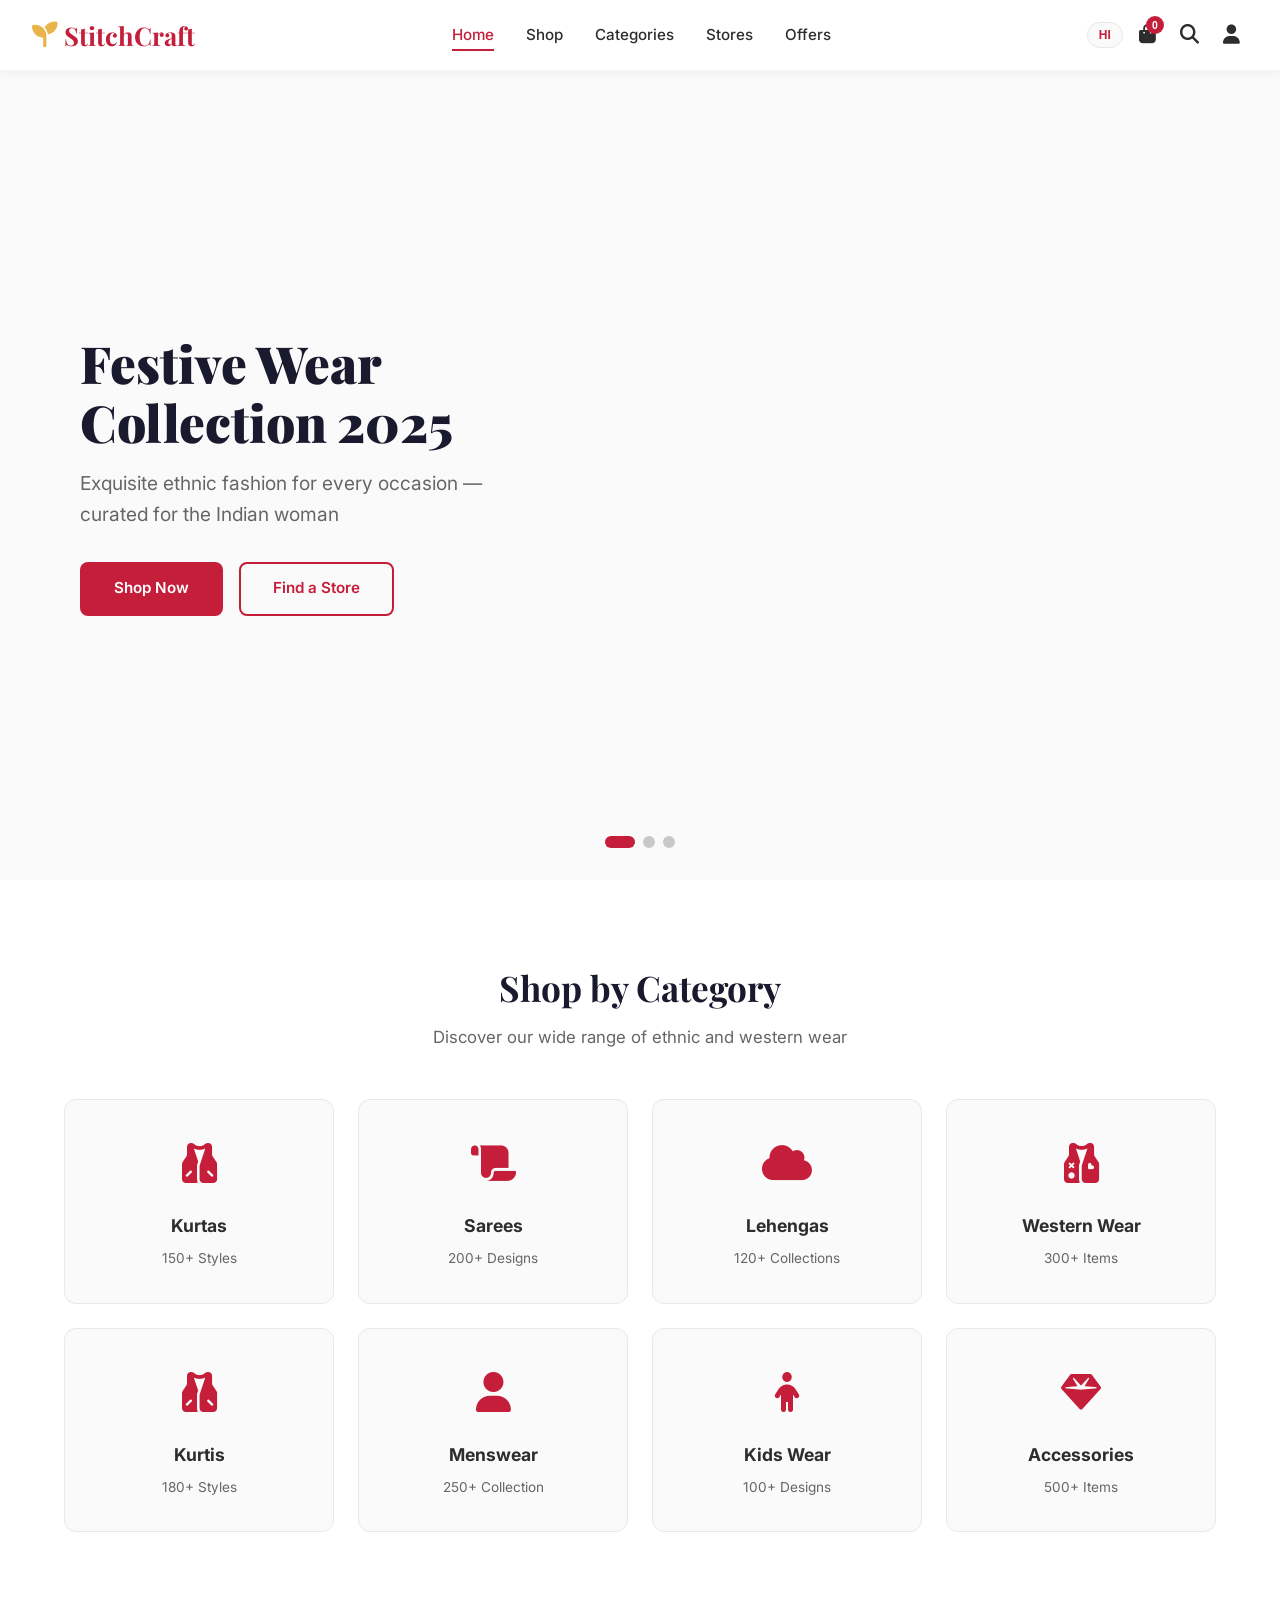
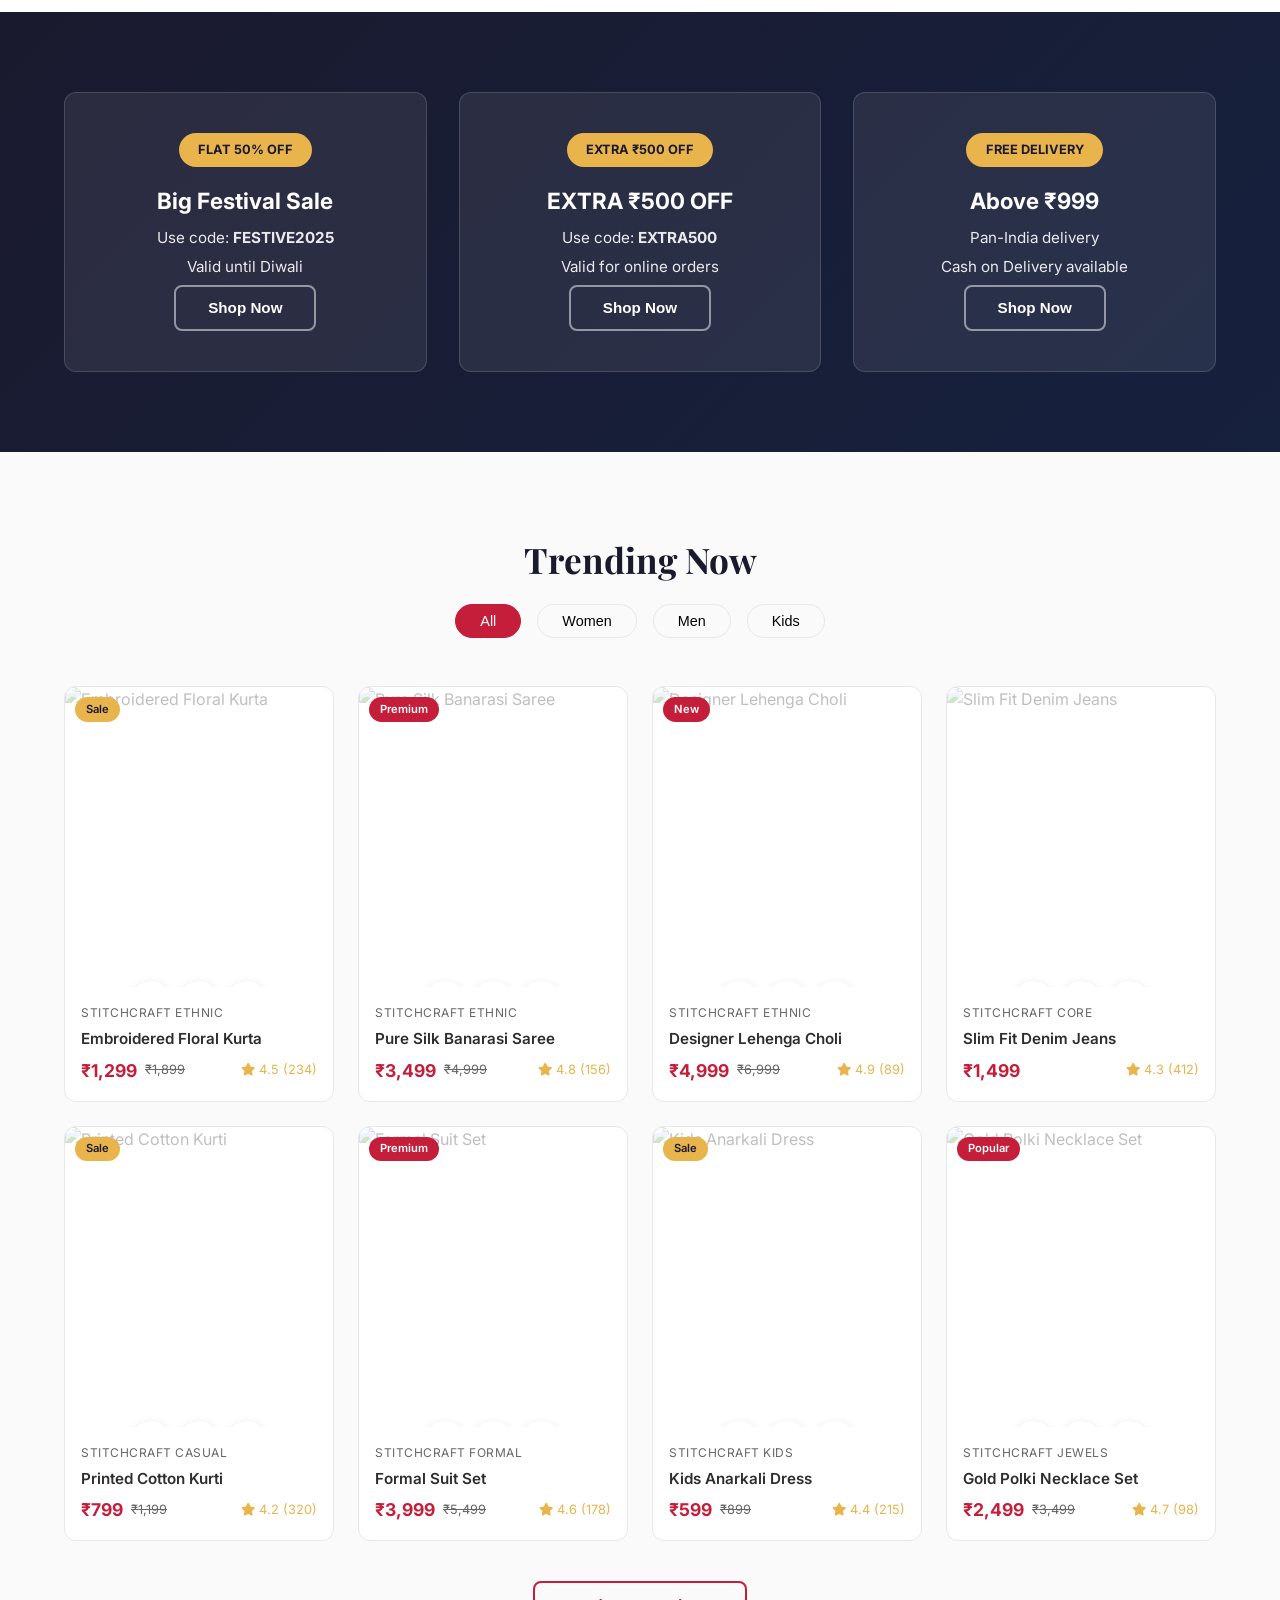
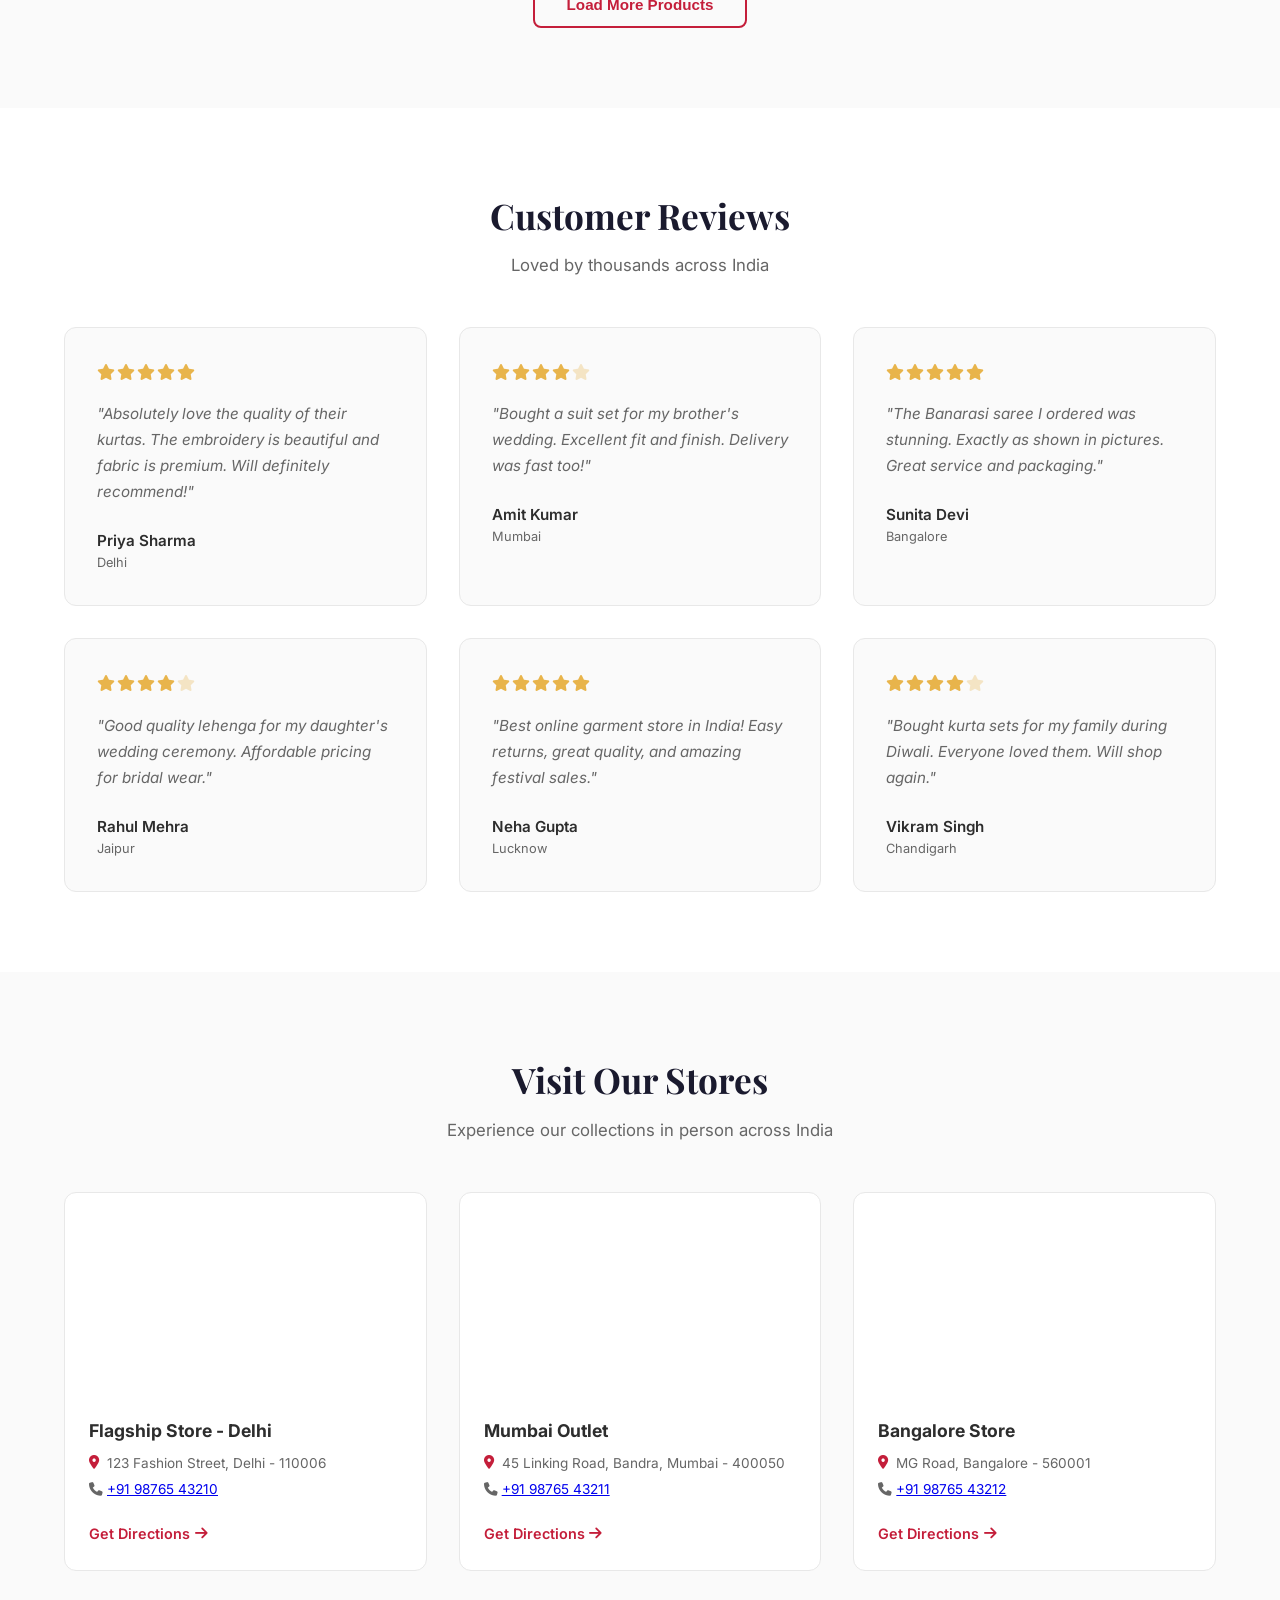
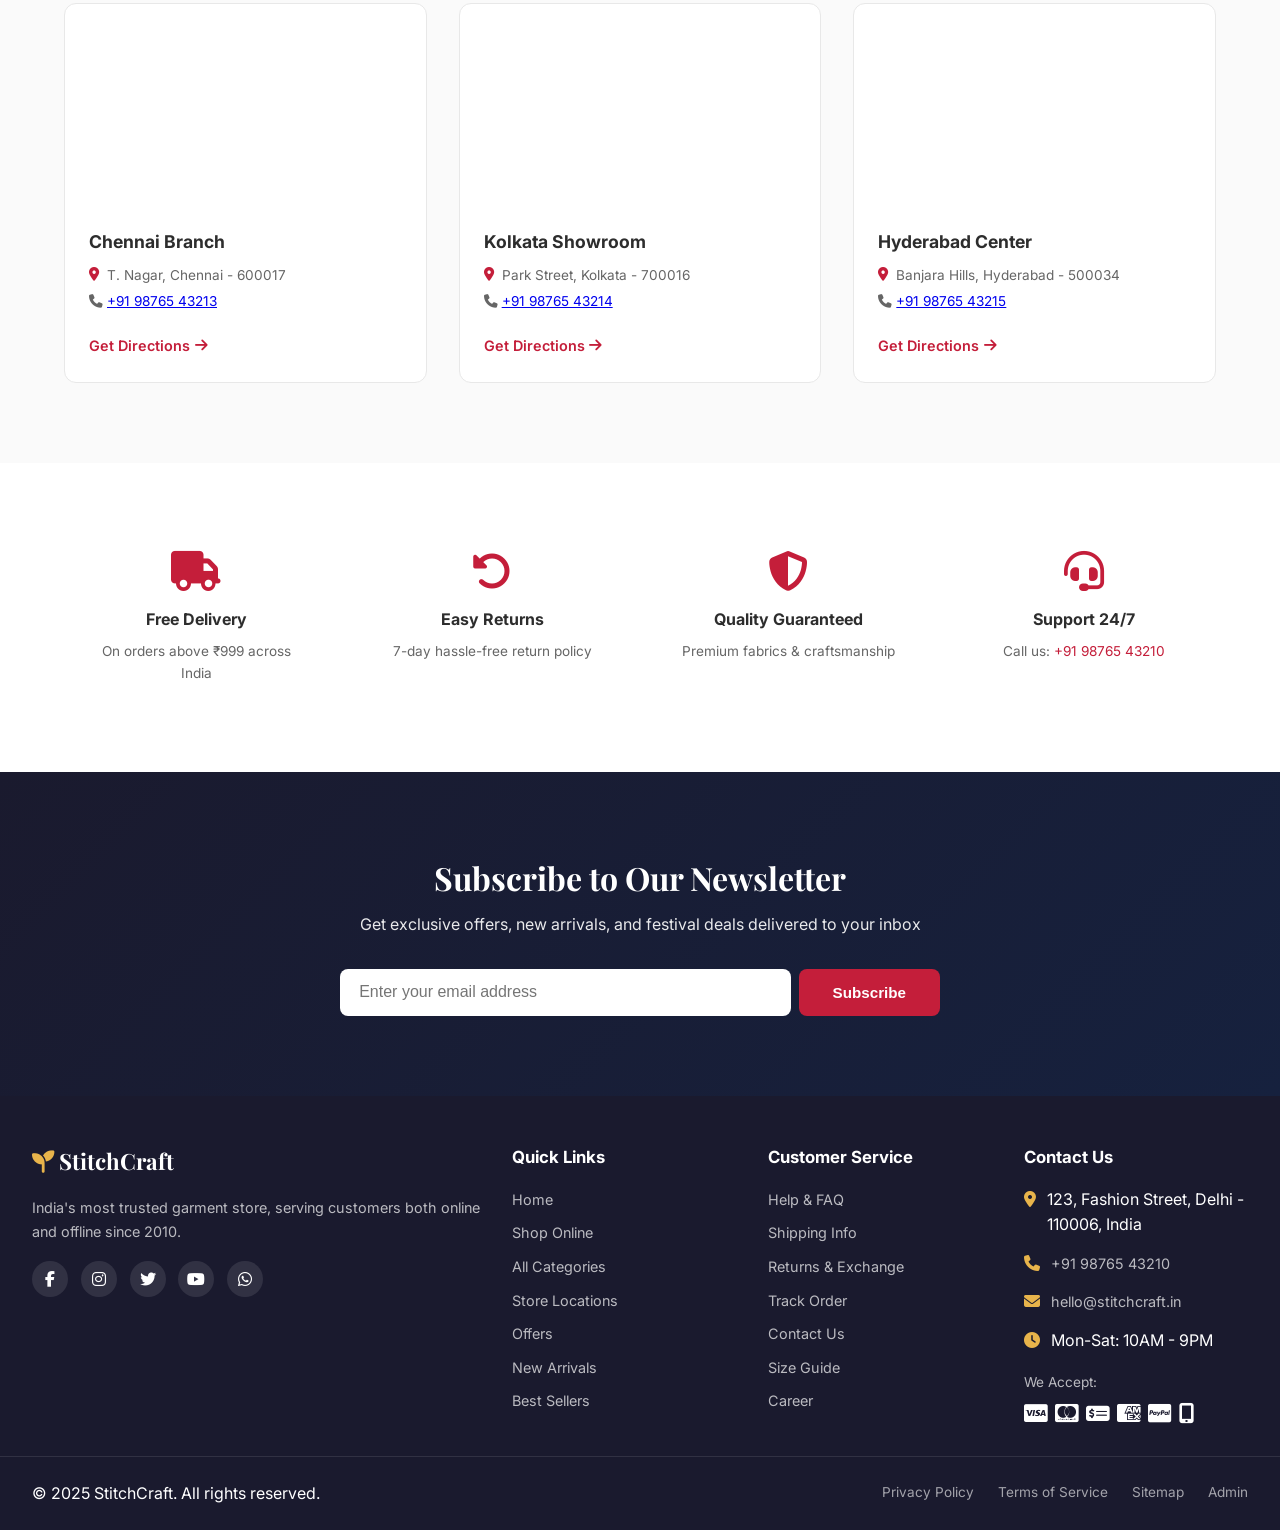
==== commit cc2dbb7f: "Add order confirmation email with Supabase Edge Function - Create Edge Function: send-order-confirma" ====
--- a/index.html
+++ b/index.html
@@ -336,6 +336,7 @@
           <input type="text" placeholder="Full Name" id="fullName" required data-i18n-placeholder="fullName">
           <input type="tel" placeholder="Phone Number" id="phone" required data-i18n-placeholder="phone">
         </div>
+        <input type="email" placeholder="Email Address" id="email" data-i18n-placeholder="enterEmail">
         <input type="text" placeholder="Address" id="address" required data-i18n-placeholder="address">
         <div class="form-row">
           <input type="text" placeholder="City" id="city" required data-i18n-placeholder="city">
@@ -356,33 +357,72 @@
       <h4 data-i18n="paymentMethod">Payment Method</h4>
       <div class="payment-options">
         <label class="payment-option">
-          <input type="radio" name="payment" value="upi" checked>
+          <input type="radio" name="payment" value="upi" checked onchange="togglePaymentSection()">
           <div class="payment-card upi">
             <i class="fas fa-mobile-screen"></i>
             <span data-i18n="upi">UPI / GPay / PhonePe</span>
           </div>
         </label>
         <label class="payment-option">
-          <input type="radio" name="payment" value="cod">
+          <input type="radio" name="payment" value="cod" onchange="togglePaymentSection()">
           <div class="payment-card cod">
             <i class="fas fa-money-bill-wave"></i>
             <span data-i18n="cod">Cash on Delivery</span>
           </div>
         </label>
         <label class="payment-option">
-          <input type="radio" name="payment" value="card">
+          <input type="radio" name="payment" value="card" onchange="togglePaymentSection()">
           <div class="payment-card card">
             <i class="fas fa-credit-card"></i>
             <span data-i18n="card">Credit / Debit Card</span>
           </div>
         </label>
         <label class="payment-option">
-          <input type="radio" name="payment" value="emi">
+          <input type="radio" name="payment" value="emi" onchange="togglePaymentSection()">
           <div class="payment-card emi">
             <i class="fas fa-calendar-check"></i>
             <span data-i18n="emi">No Cost EMI</span>
           </div>
         </label>
+      </div>
+      <div id="upiPaymentSection" class="payment-section">
+        <div class="upi-details">
+          <h4><i class="fas fa-qrcode"></i> Pay via UPI</h4>
+          <div id="upiQRContainer" style="text-align:center;margin:1rem 0">
+            <img id="upiQRCode" src="" alt="UPI QR Code" style="display:none;width:180px;height:180px;border-radius:8px;background:#fff;padding:8px">
+            <p id="upiQRNote" style="color:var(--text-light);font-size:0.85rem">QR code will appear when you enter amount</p>
+          </div>
+          <div id="upiIdDisplay" class="upi-id-box">
+            <p>UPI ID: <strong id="storeUpiId">Loading...</strong></p>
+            <button class="btn btn-outline btn-sm" onclick="copyUPI()"><i class="fas fa-copy"></i> Copy</button>
+          </div>
+          <p class="upi-note">After payment, upload screenshot below</p>
+        </div>
+        <div class="payment-screenshot-upload">
+          <h4><i class="fas fa-camera"></i> Upload Payment Screenshot</h4>
+          <div class="screenshot-preview" id="screenshotPreview" style="display:none">
+            <img id="screenshotImg" src="" alt="Payment Screenshot">
+            <button type="button" class="remove-screenshot" onclick="removeScreenshot()"><i class="fas fa-times"></i></button>
+          </div>
+          <label class="screenshot-upload-box">
+            <input type="file" id="paymentScreenshot" accept="image/*" onchange="handleScreenshotUpload(this)">
+            <i class="fas fa-cloud-upload-alt fa-2x"></i>
+            <p>Click to upload screenshot</p>
+            <small>JPG, PNG up to 5MB</small>
+          </label>
+        </div>
+      </div>
+      <div id="cardPaymentSection" class="payment-section" style="display:none">
+        <div class="card-payment-info">
+          <h4><i class="fas fa-credit-card"></i> Card Payment</h4>
+          <p>You will be redirected to our secure payment partner to complete your card payment.</p>
+        </div>
+      </div>
+      <div id="emiPaymentSection" class="payment-section" style="display:none">
+        <div class="emi-payment-info">
+          <h4><i class="fas fa-calendar-check"></i> EMI Payment</h4>
+          <p>No Cost EMI options are available with select banks. You will be redirected to complete payment.</p>
+        </div>
       </div>
       <div class="checkout-total">
         <div class="total-row">
@@ -411,13 +451,15 @@
 </section>
 
 <section class="order-success" id="orderSuccess">
+  <canvas id="confettiCanvas"></canvas>
   <div class="success-content">
     <div class="success-icon"><i class="fas fa-check-circle"></i></div>
-    <h2 data-i18n="orderSuccess">Order Placed Successfully!</h2>
-    <p data-i18n="thanksPurchase">Thank you for your purchase. Order ID: <strong id="orderId"></strong></p>
+    <h2 data-i18n="orderSuccess">Congratulations!</h2>
+    <p class="congrats-subtitle">Your order has been placed successfully!</p>
+    <p data-i18n="thanksPurchase">Order ID: <strong id="orderId"></strong></p>
     <p data-i18n="confirmation">A confirmation has been sent to your email and phone.</p>
     <div class="success-btns">
-      <button class="btn btn-primary" data-i18n="continueShopping" onclick="navigateTo('home')">Continue Shopping</button>
+      <button class="btn btn-primary btn-lg" data-i18n="continueShopping" onclick="shopMore()"><i class="fas fa-bag-shopping"></i> Shop More</button>
       <button class="btn btn-outline" data-i18n="findStore" onclick="navigateTo('stores')">Find a Store</button>
     </div>
   </div>
@@ -561,6 +603,9 @@
   </div>
 </section>
 
+<!-- Order Detail Modal -->
+<section class="order-detail-overlay" id="orderDetailModal"></section>
+
 <script src="https://cdn.jsdelivr.net/npm/@supabase/supabase-js@2"></script>
 <script src="js/supabase-config.js"></script>
 <script src="js/supabase-client.js"></script>
--- a/css/style.css
+++ b/css/style.css
@@ -477,6 +477,83 @@
   border-radius: var(--radius-sm); cursor: pointer; font-weight: 600;
 }
 
+.order-detail-overlay {
+  position: fixed; inset: 0; z-index: 4000;
+  background: rgba(0,0,0,0.5);
+  visibility: hidden; opacity: 0; transition: var(--transition);
+  overflow-y: auto;
+}
+.order-detail-overlay.active { visibility: visible; opacity: 1; }
+.order-detail-modal {
+  background: var(--bg-white);
+  max-width: 600px; margin: 2rem auto;
+  border-radius: var(--radius);
+  overflow: hidden;
+}
+.detail-header {
+  display: flex; justify-content: space-between; align-items: center;
+  padding: 1.2rem 1.5rem; background: var(--secondary); color: #fff;
+}
+.detail-header h3 { margin: 0; font-size: 1.1rem; }
+.detail-header .modal-close {
+  background: none; border: none; color: #fff; font-size: 1.3rem; cursor: pointer;
+}
+.detail-body { padding: 1.5rem; }
+.detail-status-bar {
+  padding: 0.8rem 1rem; border-radius: var(--radius-sm); font-weight: 600;
+  margin-bottom: 1.5rem; text-align: center;
+}
+.detail-section { margin-bottom: 1.5rem; }
+.detail-section h4 { font-size: 0.9rem; color: var(--text-light); margin-bottom: 0.8rem; text-transform: uppercase; letter-spacing: 0.5px; }
+.detail-section h4 i { margin-right: 0.5rem; color: var(--primary); }
+.detail-section p { margin: 0.3rem 0; color: var(--text); line-height: 1.6; }
+.detail-items { display: flex; flex-direction: column; gap: 0.8rem; }
+.detail-item { display: flex; gap: 1rem; align-items: center; }
+.detail-item img { width: 60px; height: 60px; object-fit: cover; border-radius: var(--radius-sm); background: var(--bg); }
+.detail-item-info { flex: 1; }
+.detail-item-name { font-weight: 600; margin-bottom: 0.2rem; }
+.detail-item-meta { font-size: 0.85rem; color: var(--text-light); }
+.detail-item-price { font-weight: 600; color: var(--primary); margin-top: 0.2rem; }
+.detail-summary { background: var(--bg); padding: 1rem; border-radius: var(--radius-sm); }
+.summary-row { display: flex; justify-content: space-between; padding: 0.4rem 0; }
+.summary-row.discount span:last-child { color: #10b981; }
+.summary-row.total { border-top: 1px solid var(--border); margin-top: 0.5rem; padding-top: 0.8rem; font-size: 1.1rem; font-weight: 700; }
+.timeline { display: flex; flex-direction: column; position: relative; padding-left: 2rem; }
+.timeline::before {
+  content: ''; position: absolute; left: 6px; top: 0; bottom: 0;
+  width: 2px; background: var(--border);
+}
+.timeline-step { position: relative; padding-bottom: 1.5rem; }
+.timeline-step:last-child { padding-bottom: 0; }
+.timeline-dot {
+  position: absolute; left: -2rem; top: 0.2rem;
+  width: 14px; height: 14px; border-radius: 50%;
+  background: var(--border); border: 2px solid var(--bg-white);
+}
+.timeline-step.past .timeline-dot { background: #10b981; }
+.timeline-step.active .timeline-dot { background: var(--primary); transform: scale(1.2); }
+.timeline-label { font-weight: 600; font-size: 0.95rem; }
+.timeline-step.past .timeline-label { color: #10b981; }
+.timeline-step.active .timeline-label { color: var(--primary); }
+.timeline-date { font-size: 0.8rem; color: var(--text-light); margin-top: 0.2rem; }
+
+/* Orders List */
+.orders-list { max-height: 70vh; overflow-y: auto; }
+.order-card {
+  border: 1px solid var(--border); border-radius: var(--radius);
+  padding: 1rem; margin-bottom: 0.8rem; cursor: pointer;
+  transition: var(--transition);
+}
+.order-card:hover { border-color: var(--primary); box-shadow: 0 2px 8px rgba(0,0,0,0.1); }
+.order-card-header { display: flex; justify-content: space-between; align-items: flex-start; margin-bottom: 0.5rem; }
+.order-code { font-weight: 700; font-size: 1rem; }
+.order-date { font-size: 0.8rem; color: var(--text-light); }
+.order-status { font-size: 0.75rem; font-weight: 700; padding: 0.3rem 0.7rem; border-radius: 20px; text-transform: uppercase; }
+.order-items-preview { font-size: 0.85rem; color: var(--text-light); margin-bottom: 0.5rem; }
+.order-total-row { font-size: 0.9rem; color: var(--text); }
+.order-total-row strong { color: var(--primary); }
+.order-view-detail { font-size: 0.8rem; color: var(--primary); margin-top: 0.5rem; font-weight: 600; }
+
 /* Checkout */
 .checkout-overlay {
   position: fixed; inset: 0; z-index: 3000;
@@ -484,6 +561,7 @@
   visibility: hidden; opacity: 0; transition: var(--transition);
 }
 .checkout-overlay.active { visibility: visible; opacity: 1; }
+.checkout-overlay.active .checkout-sidebar { transform: translateX(0); }
 .checkout-sidebar {
   position: absolute; top: 0; right: 0; bottom: 0;
   width: 600px; max-width: 100%; background: var(--bg-white);
@@ -522,6 +600,25 @@
 .payment-option input:checked + .payment-card { border-color: var(--primary); background: #fdf0f0; }
 .payment-card i { font-size: 1.3rem; color: var(--primary); }
 .payment-card span { font-weight: 500; }
+.payment-section { margin-bottom: 1rem; padding: 1rem; background: var(--bg); border-radius: var(--radius-sm); }
+.upi-details h4, .payment-screenshot-upload h4 { margin: 0 0 0.8rem 0; font-size: 0.95rem; color: var(--text); }
+.upi-details h4 i, .payment-screenshot-upload h4 i { color: var(--primary); margin-right: 0.5rem; }
+.upi-id-box { display: flex; align-items: center; gap: 1rem; padding: 0.8rem; background: var(--bg-white); border: 1px dashed var(--primary); border-radius: var(--radius-sm); margin-bottom: 0.5rem; }
+.upi-id-box p { margin: 0; font-size: 0.9rem; }
+.upi-id-box strong { color: var(--primary); font-size: 1.1rem; }
+.upi-note { font-size: 0.8rem; color: var(--text-light); margin: 0.5rem 0; }
+.screenshot-preview { position: relative; margin-bottom: 0.8rem; }
+.screenshot-preview img { width: 100%; max-height: 200px; object-fit: contain; border-radius: var(--radius-sm); border: 1px solid var(--border); }
+.remove-screenshot { position: absolute; top: 5px; right: 5px; background: rgba(0,0,0,0.7); color: #fff; border: none; border-radius: 50%; width: 24px; height: 24px; cursor: pointer; display: flex; align-items: center; justify-content: center; }
+.screenshot-upload-box { display: flex; flex-direction: column; align-items: center; padding: 1.5rem; border: 2px dashed var(--border); border-radius: var(--radius-sm); cursor: pointer; transition: var(--transition); text-align: center; }
+.screenshot-upload-box:hover { border-color: var(--primary); background: #fdf0f0; }
+.screenshot-upload-box input { display: none; }
+.screenshot-upload-box i { color: var(--text-light); margin-bottom: 0.5rem; }
+.screenshot-upload-box p { margin: 0; font-size: 0.9rem; color: var(--text); }
+.screenshot-upload-box small { font-size: 0.75rem; color: var(--text-light); }
+.card-payment-info, .emi-payment-info { padding: 1rem; background: var(--bg-white); border-radius: var(--radius-sm); }
+.card-payment-info h4, .emi-payment-info h4 { margin: 0 0 0.5rem 0; }
+.card-payment-info p, .emi-payment-info p { margin: 0; font-size: 0.85rem; color: var(--text-light); }
 .checkout-total { border-top: 2px solid var(--border); padding-top: 1rem; margin-bottom: 1.5rem; }
 .total-row { display: flex; justify-content: space-between; margin-bottom: 0.5rem; font-size: 0.95rem; }
 .total-row.grand-total { font-size: 1.2rem; font-weight: 700; color: var(--primary); border-top: 1px solid var(--border); padding-top: 0.5rem; }
@@ -536,16 +633,27 @@
   visibility: hidden; opacity: 0; transition: var(--transition);
 }
 .order-success.active { visibility: visible; opacity: 1; }
+#confettiCanvas {
+  position: absolute; inset: 0; pointer-events: none; z-index: 1;
+}
 .success-content {
   background: var(--bg-white); border-radius: var(--radius);
   padding: 3rem; text-align: center; max-width: 500px;
-  width: 90%; transform: scale(0.9); transition: var(--transition);
+  width: 90%; transform: scale(0.9); transition: var(--transition); position: relative; z-index: 2;
 }
 .order-success.active .success-content { transform: scale(1); }
-.success-icon { font-size: 4rem; color: #28a745; margin-bottom: 1rem; }
-.success-content h2 { margin-bottom: 0.5rem; }
+.success-icon { font-size: 4rem; color: #28a745; margin-bottom: 1rem; animation: bounceIn 0.6s ease; }
+.success-content h2 { margin-bottom: 0.5rem; color: #28a745; font-size: 2rem; }
+.congrats-subtitle { font-size: 1.2rem; color: var(--text); font-weight: 600; margin-bottom: 0.5rem; }
 .success-content p { color: var(--text-light); margin-bottom: 0.5rem; }
-.success-btns { display: flex; gap: 1rem; justify-content: center; margin-top: 2rem; }
+.success-btns { display: flex; gap: 1rem; justify-content: center; margin-top: 2rem; flex-wrap: wrap; }
+.btn-lg { padding: 1rem 2rem; font-size: 1.1rem; }
+
+@keyframes bounceIn {
+  0% { transform: scale(0); }
+  50% { transform: scale(1.2); }
+  100% { transform: scale(1); }
+}
 
 /* Footer */
 .footer { background: var(--secondary); color: white; }
@@ -592,6 +700,7 @@
   .footer-grid { grid-template-columns: repeat(2, 1fr); }
   .hero h1 { font-size: 2.2rem; }
   .hero-slide .hero-content { padding: 0 2rem; }
+  .checkout-sidebar { width: 520px; }
 }
 @media (max-width: 768px) {
   .nav-links { display: none; }
@@ -602,35 +711,105 @@
     background: var(--bg-white); padding: 1.5rem 2rem;
     box-shadow: 0 5px 15px rgba(0,0,0,0.1);
     gap: 1rem;
+    z-index: 999;
   }
+  .nav-links.mobile-open .nav-link { padding: 0.75rem 0; border-bottom: 1px solid var(--border); }
   .hero { height: auto; min-height: 400px; padding: 2rem 0; }
-  .hero-slide { position: relative; flex-direction: column; text-align: center; }
+  .hero-slide { position: relative; flex-direction: column-reverse; text-align: center; }
   .hero-slide .hero-content { padding: 0 1.5rem; }
   .hero-slide .hero-image { padding: 1rem 1.5rem; }
+  .hero-slide .hero-image img { max-height: 250px; width: auto; }
   .hero h1 { font-size: 1.8rem; }
   .hero p { font-size: 1rem; }
-  .hero-btns { justify-content: center; }
-  .products-grid { grid-template-columns: repeat(2, 1fr); gap: 1rem; padding: 0 1rem; }
-  .categories-grid { grid-template-columns: repeat(2, 1fr); gap: 1rem; padding: 0 1rem; }
-  .testimonials-grid { grid-template-columns: 1fr; padding: 0 1rem; }
-  .stores-grid { grid-template-columns: 1fr; padding: 0 1rem; }
-  .services-grid { grid-template-columns: repeat(2, 1fr); padding: 0 1rem; }
-  .footer-grid { grid-template-columns: 1fr; }
+  .hero-btns { justify-content: center; flex-wrap: wrap; gap: 0.75rem; }
+  .products-grid { grid-template-columns: repeat(2, 1fr); gap: 0.75rem; padding: 0 0.75rem; }
+  .product-card { border-radius: 8px; }
+  .product-card img { height: 140px; }
+  .product-card .product-info { padding: 0.6rem; }
+  .product-card h3 { font-size: 0.85rem; }
+  .product-card .price { font-size: 0.9rem; }
+  .categories-grid { grid-template-columns: repeat(2, 1fr); gap: 0.75rem; padding: 0 0.75rem; }
+  .testimonials-grid { grid-template-columns: 1fr; padding: 0 0.75rem; }
+  .stores-grid { grid-template-columns: 1fr; padding: 0 0.75rem; }
+  .services-grid { grid-template-columns: repeat(2, 1fr); padding: 0 0.75rem; }
+  .footer-grid { grid-template-columns: 1fr; padding: 0 1rem; }
   .footer-bottom-content { flex-direction: column; gap: 0.5rem; text-align: center; }
-  .section-header h2 { font-size: 1.6rem; }
+  .section-header h2 { font-size: 1.4rem; }
+  .section-header { padding: 0 1rem; }
   .modal-body { flex-direction: column; }
   .modal-img, .modal-info { min-width: 100%; }
   .modal-img img { min-height: 250px; }
+  .modal-info { padding: 1.25rem; }
+  .modal-info h2 { font-size: 1.4rem; }
   .cart-sidebar, .checkout-sidebar { width: 100%; }
+  .cart-sidebar { padding: 0; }
+  .cart-header { padding: 1rem; }
+  .cart-item { padding: 0.75rem; gap: 0.75rem; }
+  .cart-item img { width: 60px; height: 60px; }
+  .cart-item-info { min-width: 0; }
+  .cart-item-info h4 { font-size: 0.85rem; }
+  .checkout-header { padding: 1rem; }
+  .checkout-body { padding: 1rem; }
   .form-row { flex-direction: column; }
   .newsletter-form { flex-direction: column; }
+  .newsletter-form input, .newsletter-form button { width: 100%; }
   .offer-item { padding: 1.5rem; }
+  .size-options, .color-options { flex-wrap: wrap; }
+  .size-options span { min-width: 40px; height: 40px; font-size: 0.85rem; }
+  .color-options span { width: 32px; height: 32px; }
+  .quantity-selector { flex-wrap: wrap; }
+  .modal-actions { flex-direction: column; gap: 0.75rem; }
+  .modal-actions button { width: 100%; }
+  .product-badge { font-size: 0.7rem; padding: 0.2rem 0.6rem; }
+  .btn { padding: 0.7rem 1.25rem; font-size: 0.9rem; }
+  .btn-lg { padding: 0.85rem 1.5rem; font-size: 0.95rem; }
+  .order-success .success-content { padding: 1.5rem; margin: 1rem; }
+  .order-success h2 { font-size: 1.5rem; }
+  .success-btns { flex-direction: column; gap: 0.75rem; }
+  .success-btns button { width: 100%; }
+  .confetti-canvas { display: none; }
+  .pickup-stores { padding: 0.5rem; }
 }
 @media (max-width: 480px) {
-  .products-grid { grid-template-columns: 1fr; }
-  .categories-grid { grid-template-columns: repeat(2, 1fr); }
-  .hero h1 { font-size: 1.5rem; }
+  .products-grid { grid-template-columns: repeat(2, 1fr); gap: 0.5rem; }
+  .categories-grid { grid-template-columns: repeat(2, 1fr); gap: 0.5rem; }
+  .hero h1 { font-size: 1.4rem; }
+  .hero-btns { flex-direction: column; width: 100%; }
+  .hero-btns button { width: 100%; }
   .modal-actions { flex-direction: column; }
+  .modal-close { top: 0.75rem; right: 0.75rem; width: 32px; height: 32px; font-size: 1rem; }
+  .services-grid { grid-template-columns: 1fr 1fr; gap: 0.5rem; }
+  .service-item { padding: 1rem 0.5rem; }
+  .service-item i { font-size: 1.8rem; }
+  .service-item h4 { font-size: 0.85rem; }
+  .footer-logo { font-size: 1.2rem; }
+  .footer-col h4 { font-size: 1rem; }
+  .footer-col ul li { font-size: 0.85rem; }
+  .social-links a { width: 36px; height: 36px; font-size: 0.9rem; }
+  .newsletter-content h2 { font-size: 1.4rem; }
+  .form-grid { grid-template-columns: 1fr; }
+  .checkout-sidebar h3 { font-size: 1.1rem; }
+  .cart-header h3 { font-size: 1.1rem; }
+  .checkout-form input, .checkout-form select { padding: 0.65rem 0.8rem; font-size: 0.9rem; }
+  .payment-card { padding: 0.7rem; }
+  .payment-card i { font-size: 1.1rem; }
+  .payment-card span { font-size: 0.85rem; }
+  .upi-id-box { flex-direction: column; align-items: flex-start; gap: 0.5rem; }
+  .upi-id-box strong { font-size: 1rem; }
+  .screenshot-upload-box { padding: 1.5rem; }
+  .screenshot-preview img { max-height: 150px; }
+  .checkout-tabs { flex-direction: column; gap: 0.5rem; }
+  .checkout-tab { border-radius: var(--radius-sm) !important; }
+  .promo-input-row { flex-direction: column; }
+  .promo-input-row input { width: 100%; }
+}
+@media (max-width: 360px) {
+  .products-grid { grid-template-columns: 1fr 1fr; gap: 0.4rem; }
+  .product-card .product-info { padding: 0.4rem; }
+  .product-card h3 { font-size: 0.75rem; }
+  .product-card .price { font-size: 0.8rem; }
+  .hero h1 { font-size: 1.2rem; }
+  .section-header h2 { font-size: 1.2rem; }
 }
 
 /* Hero Dots */
@@ -727,4 +906,18 @@
 .login-card { text-align: center; }
 .login-card .auth-tab { display: inline-flex; align-items: center; justify-content: center; gap: 0.4rem; }
 .auth-switch { margin-top: 1rem; font-size: 0.85rem; color: var(--text-light); }
-.auth-switch a { color: var(--primary); font-weight: 600; text-decoration: none; }+.auth-switch a { color: var(--primary); font-weight: 600; text-decoration: none; }
+
+/* Touch-friendly improvements */
+button, .btn, a, input, select, label { touch-action: manipulation; }
+a, button, [role="button"] { cursor: pointer; }
+input, select, textarea { font-size: 16px !important; } /* Prevents zoom on iOS */
+
+/* Better scrollbar */
+::-webkit-scrollbar { width: 8px; height: 8px; }
+::-webkit-scrollbar-track { background: var(--bg); }
+::-webkit-scrollbar-thumb { background: #ccc; border-radius: 4px; }
+::-webkit-scrollbar-thumb:hover { background: #aaa; }
+
+/* Focus visible for accessibility */
+a:focus-visible, button:focus-visible, input:focus-visible { outline: 2px solid var(--primary); outline-offset: 2px; }
